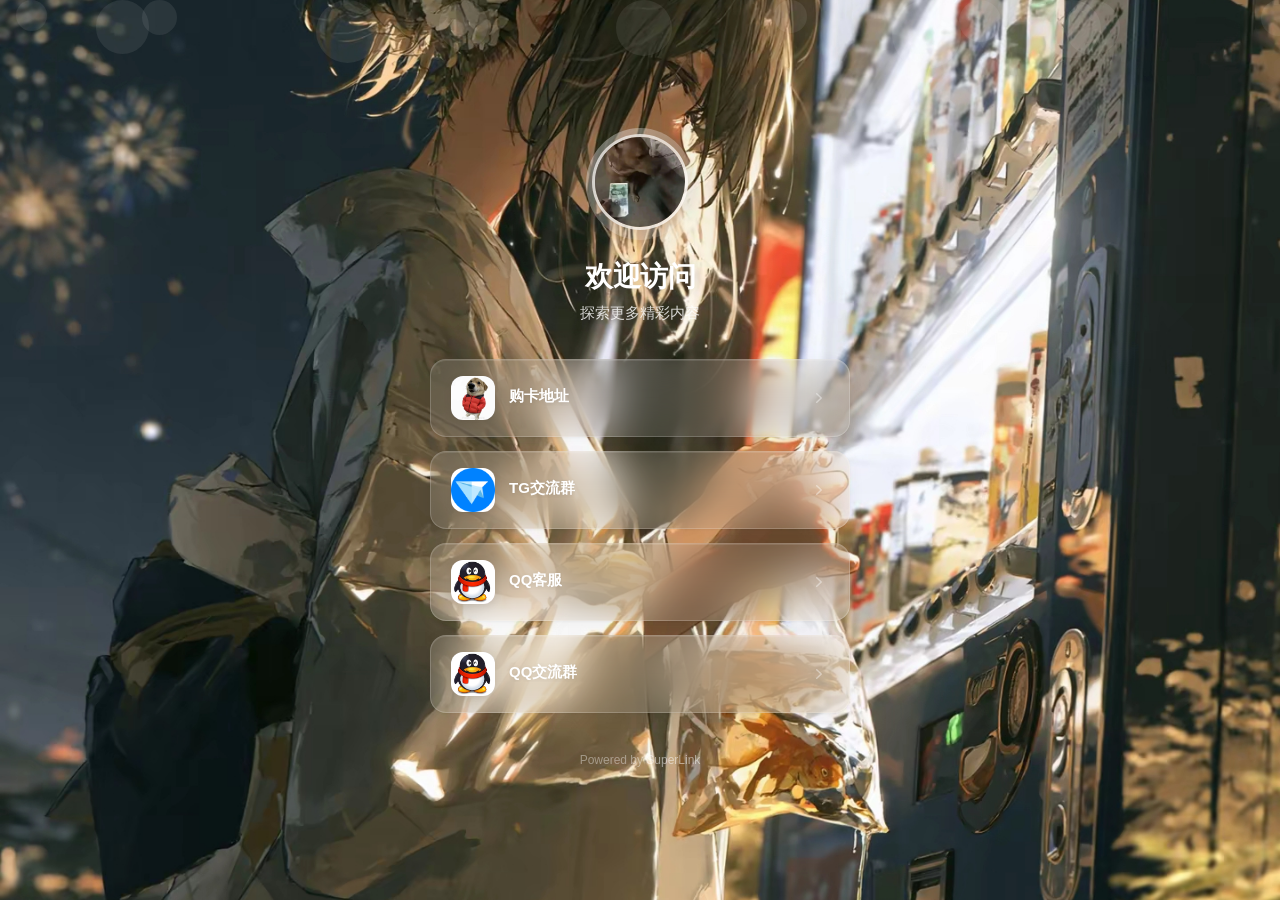
==== index.html @ 85b0c1a4 "红豆个人网站：初始版本" ====
<!DOCTYPE html>
<html lang="zh-CN">
<head>
<meta charset="UTF-8">
<meta name="viewport" content="width=device-width, initial-scale=1.0, maximum-scale=1.0, user-scalable=no">
<title>欢迎访问</title>
<meta name="description" content="探索更多精彩内容">
<link rel="stylesheet" href="assets/css/style.css">
</head>
<body>

<div class="particles" id="particles"></div>

<div class="container">
    <div class="avatar-wrapper">
        <div class="avatar-ring"></div>
        <img class="avatar" id="site-avatar" src="" alt="avatar">
    </div>

    <div class="title-area">
        <h1 class="site-title" id="site-title">欢迎访问</h1>
        <p class="site-subtitle" id="site-subtitle">探索更多精彩内容</p>
    </div>

    <div class="links-list" id="links-list"></div>

    <div class="footer" id="site-footer"></div>
</div>

<script src="assets/js/config.js"></script>
<script src="assets/js/app.js"></script>
</body>
</html>
---- assets/css/style.css ----
*, *::before, *::after {
    margin: 0;
    padding: 0;
    box-sizing: border-box;
}

html, body {
    width: 100%;
    min-height: 100vh;
    font-family: -apple-system, BlinkMacSystemFont, 'SF Pro Display', 'Segoe UI', Roboto, 'Helvetica Neue', Arial, sans-serif;
    -webkit-font-smoothing: antialiased;
    -moz-osx-font-smoothing: grayscale;
    overflow-x: hidden;
}

body {
    background-color: #1a1a2e;
    display: flex;
    flex-direction: column;
    align-items: center;
    justify-content: center;
    min-height: 100vh;
    padding: 40px 20px;
    position: relative;
}

/* Background */
.bg-layer {
    position: fixed;
    top: 0; left: 0; right: 0; bottom: 0;
    z-index: -1;
}

.bg-gradient {
    background: linear-gradient(135deg, #667eea 0%, #764ba2 100%);
}

.bg-color {
    background: var(--bg-color, #667eea);
}

.bg-image {
    background-size: cover;
    background-position: center;
    background-repeat: no-repeat;
}

.bg-image::after {
    content: '';
    position: absolute;
    top: 0; left: 0; right: 0; bottom: 0;
    background: rgba(0, 0, 0, 0.15);
    backdrop-filter: blur(2px);
}

/* Ambient particles */
.particles {
    position: fixed;
    top: 0; left: 0; right: 0; bottom: 0;
    z-index: -1;
    overflow: hidden;
    pointer-events: none;
}

.particle {
    position: absolute;
    background: rgba(255, 255, 255, 0.08);
    border-radius: 50%;
    animation: float-particle linear infinite;
}

@keyframes float-particle {
    0% { transform: translateY(100vh) rotate(0deg); opacity: 0; }
    10% { opacity: 1; }
    90% { opacity: 1; }
    100% { transform: translateY(-100px) rotate(720deg); opacity: 0; }
}

/* Main container */
.container {
    width: 100%;
    max-width: 420px;
    display: flex;
    flex-direction: column;
    align-items: center;
}

/* Avatar */
.avatar-wrapper {
    position: relative;
    margin-bottom: 24px;
}

.avatar-ring {
    position: absolute;
    top: -6px; left: -6px; right: -6px; bottom: -6px;
    border-radius: 50%;
    background: linear-gradient(135deg, rgba(255,255,255,0.4), rgba(255,255,255,0.1));
    animation: ring-rotate 8s linear infinite;
}

@keyframes ring-rotate {
    0% { transform: rotate(0deg); }
    100% { transform: rotate(360deg); }
}

.avatar {
    width: 96px;
    height: 96px;
    border-radius: 50%;
    object-fit: cover;
    border: 3px solid rgba(255, 255, 255, 0.6);
    box-shadow:
        0 4px 20px rgba(0, 0, 0, 0.15),
        0 0 40px rgba(255, 255, 255, 0.1);
    position: relative;
    z-index: 1;
    background: rgba(255, 255, 255, 0.15);
    backdrop-filter: blur(10px);
}

.avatar-placeholder {
    width: 96px;
    height: 96px;
    border-radius: 50%;
    border: 3px solid rgba(255, 255, 255, 0.6);
    box-shadow:
        0 4px 20px rgba(0, 0, 0, 0.15),
        0 0 40px rgba(255, 255, 255, 0.1);
    position: relative;
    z-index: 1;
    background: rgba(255, 255, 255, 0.15);
    backdrop-filter: blur(10px);
    display: flex;
    align-items: center;
    justify-content: center;
    font-size: 36px;
    color: rgba(255, 255, 255, 0.7);
}

/* Title area */
.title-area {
    text-align: center;
    margin-bottom: 36px;
    animation: fadeInUp 0.8s ease both;
}

.site-title {
    font-size: 28px;
    font-weight: 700;
    color: #fff;
    text-shadow: 0 2px 10px rgba(0, 0, 0, 0.15);
    margin-bottom: 8px;
    letter-spacing: -0.5px;
}

.site-subtitle {
    font-size: 15px;
    color: rgba(255, 255, 255, 0.8);
    text-shadow: 0 1px 6px rgba(0, 0, 0, 0.1);
    font-weight: 400;
}

/* Links container */
.links-list {
    width: 100%;
    display: flex;
    flex-direction: column;
    gap: 14px;
}

/* Link card */
.link-card {
    display: flex;
    align-items: center;
    gap: 14px;
    padding: 16px 20px;
    background: rgba(255, 255, 255, 0.12);
    backdrop-filter: blur(24px);
    -webkit-backdrop-filter: blur(24px);
    border: 1px solid rgba(255, 255, 255, 0.18);
    border-radius: 16px;
    text-decoration: none;
    color: #fff;
    transition: all 0.35s cubic-bezier(0.25, 0.46, 0.45, 0.94);
    box-shadow:
        0 4px 16px rgba(0, 0, 0, 0.06),
        0 1px 3px rgba(0, 0, 0, 0.04),
        inset 0 1px 0 rgba(255, 255, 255, 0.1);
    position: relative;
    overflow: hidden;
    opacity: 0;
    transform: translateY(20px);
    animation: fadeInUp 0.6s ease forwards;
}

.link-card:nth-child(1) { animation-delay: 0.1s; }
.link-card:nth-child(2) { animation-delay: 0.2s; }
.link-card:nth-child(3) { animation-delay: 0.3s; }
.link-card:nth-child(4) { animation-delay: 0.4s; }
.link-card:nth-child(5) { animation-delay: 0.5s; }
.link-card:nth-child(6) { animation-delay: 0.6s; }
.link-card:nth-child(7) { animation-delay: 0.7s; }
.link-card:nth-child(8) { animation-delay: 0.8s; }

.link-card::before {
    content: '';
    position: absolute;
    top: 0; left: -100%; right: 0; bottom: 0;
    width: 100%;
    background: linear-gradient(90deg, transparent, rgba(255,255,255,0.08), transparent);
    transition: left 0.6s ease;
}

.link-card:hover {
    transform: translateY(-3px);
    background: rgba(255, 255, 255, 0.2);
    border-color: rgba(255, 255, 255, 0.3);
    box-shadow:
        0 12px 40px rgba(0, 0, 0, 0.12),
        0 4px 12px rgba(0, 0, 0, 0.06),
        inset 0 1px 0 rgba(255, 255, 255, 0.15);
}

.link-card:hover::before {
    left: 100%;
}

.link-card:active {
    transform: translateY(-1px);
    transition-duration: 0.1s;
}

.link-icon {
    width: 44px;
    height: 44px;
    border-radius: 12px;
    display: flex;
    align-items: center;
    justify-content: center;
    font-size: 20px;
    flex-shrink: 0;
    background: rgba(255, 255, 255, 0.15);
    box-shadow: 0 2px 8px rgba(0, 0, 0, 0.08);
    transition: transform 0.3s ease;
}

.link-card:hover .link-icon {
    transform: scale(1.08);
}

.link-icon img {
    width: 100%;
    height: 100%;
    object-fit: cover;
    border-radius: inherit;
}

.link-info {
    flex: 1;
    min-width: 0;
}

.link-title {
    font-size: 15px;
    font-weight: 600;
    color: #fff;
    margin-bottom: 2px;
    text-shadow: 0 1px 4px rgba(0, 0, 0, 0.1);
}

.link-desc {
    font-size: 12px;
    color: rgba(255, 255, 255, 0.65);
    white-space: nowrap;
    overflow: hidden;
    text-overflow: ellipsis;
}

.link-arrow {
    flex-shrink: 0;
    width: 20px;
    height: 20px;
    opacity: 0.4;
    transition: all 0.3s ease;
}

.link-card:hover .link-arrow {
    opacity: 0.8;
    transform: translateX(3px);
}

/* Footer */
.footer {
    margin-top: 40px;
    text-align: center;
    font-size: 12px;
    color: rgba(255, 255, 255, 0.4);
    animation: fadeInUp 0.8s ease 0.8s both;
}

.footer a {
    color: rgba(255, 255, 255, 0.5);
    text-decoration: none;
    transition: color 0.3s;
}

.footer a:hover {
    color: rgba(255, 255, 255, 0.8);
}

/* Animations */
@keyframes fadeInUp {
    from {
        opacity: 0;
        transform: translateY(20px);
    }
    to {
        opacity: 1;
        transform: translateY(0);
    }
}

/* Responsive */
@media (max-width: 480px) {
    body {
        padding: 32px 16px;
    }

    .site-title {
        font-size: 24px;
    }

    .link-card {
        padding: 14px 16px;
        border-radius: 14px;
    }

    .avatar, .avatar-placeholder {
        width: 80px;
        height: 80px;
    }

    .avatar-ring {
        top: -5px; left: -5px; right: -5px; bottom: -5px;
    }
}

/* Shimmer - flowing light on text */
.shimmer {
    position: relative;
    overflow: hidden;
    width: fit-content;
}

.shimmer::after {
    content: '';
    position: absolute;
    top: 0; left: -40%;
    width: 30%;
    height: 100%;
    background: linear-gradient(
        100deg,
        transparent 0%,
        rgba(255,255,255,0) 25%,
        rgba(255,255,255,0.55) 50%,
        rgba(255,255,255,0) 75%,
        transparent 100%
    );
    animation: shimmer-flow 3s ease-in-out infinite;
    pointer-events: none;
}

@keyframes shimmer-flow {
    0%   { left: -40%; }
    100% { left: 110%; }
}

/* Scrollbar */
::-webkit-scrollbar {
    width: 4px;
}
::-webkit-scrollbar-track {
    background: transparent;
}
::-webkit-scrollbar-thumb {
    background: rgba(255,255,255,0.2);
    border-radius: 4px;
}
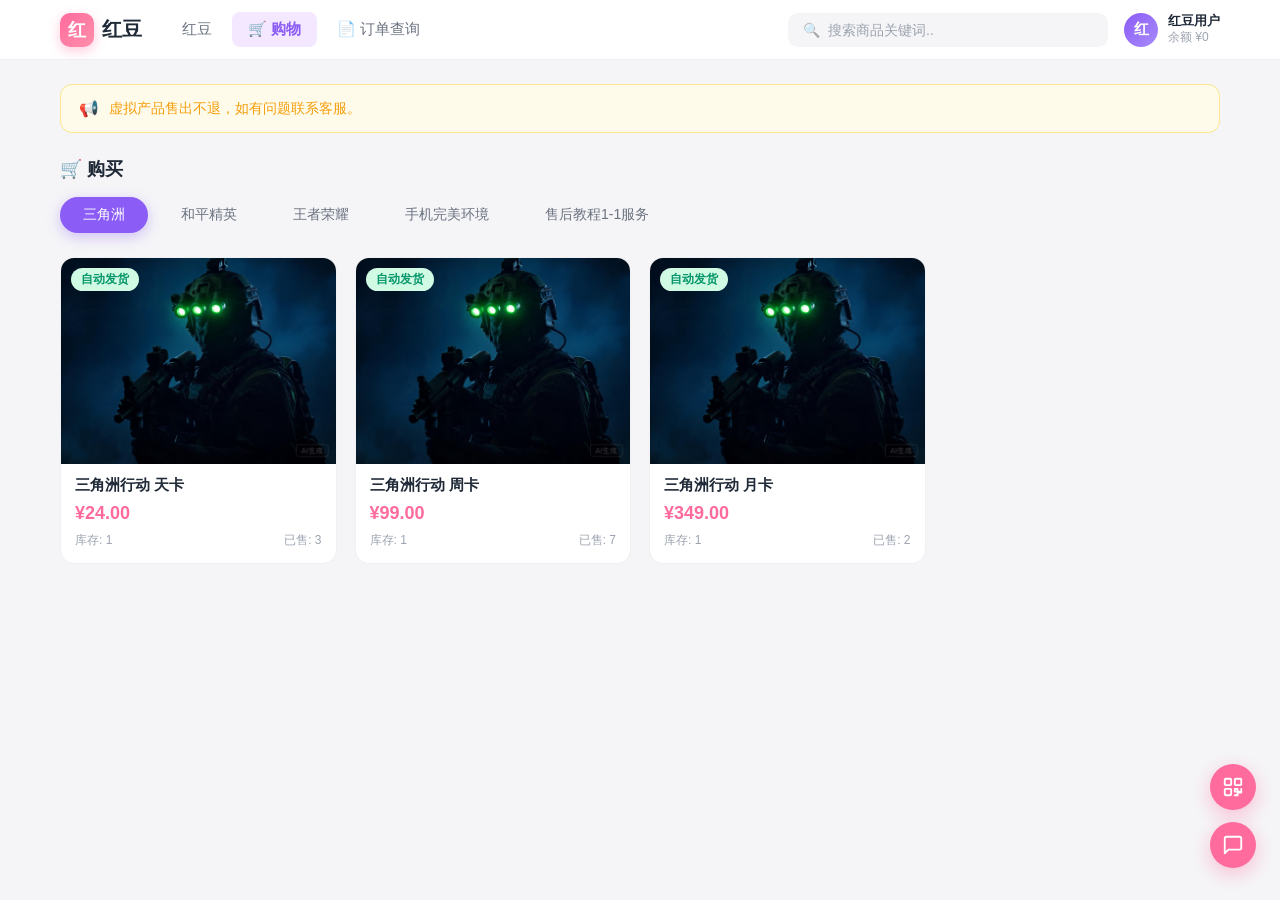
==== commit 8b845e25: "升级为红豆商城：5大分类+商品卡片+搜索+订单查询" ====
--- a/index.html
+++ b/index.html
@@ -3,28 +3,93 @@
 <head>
 <meta charset="UTF-8">
 <meta name="viewport" content="width=device-width, initial-scale=1.0, maximum-scale=1.0, user-scalable=no">
-<title>欢迎访问</title>
+<title>红豆</title>
 <meta name="description" content="探索更多精彩内容">
 <link rel="stylesheet" href="assets/css/style.css">
 </head>
 <body>
 
-<div class="particles" id="particles"></div>
+<!-- ===== 顶部导航栏 ===== -->
+<header class="topbar">
+    <div class="topbar-inner">
+        <div class="logo">
+            <span class="logo-icon">红</span>
+            <span class="logo-text" id="logo-text">红豆</span>
+        </div>
 
-<div class="container">
-    <div class="avatar-wrapper">
-        <div class="avatar-ring"></div>
-        <img class="avatar" id="site-avatar" src="" alt="avatar">
+        <nav class="main-nav">
+            <a class="nav-item" href="#" id="nav-home">红豆</a>
+            <a class="nav-item active" href="#" id="nav-shop">🛒 购物</a>
+            <a class="nav-item" href="#" id="nav-order">📄 订单查询</a>
+        </nav>
+
+        <div class="topbar-right">
+            <div class="search-box">
+                <span class="search-icon">🔍</span>
+                <input type="text" id="search-input" placeholder="搜索商品关键词..">
+            </div>
+            <div class="user-box">
+                <span class="user-avatar">红</span>
+                <div class="user-info">
+                    <span class="user-name">红豆用户</span>
+                    <span class="user-balance">余额 ¥0</span>
+                </div>
+            </div>
+        </div>
+    </div>
+</header>
+
+<!-- ===== 主内容区 ===== -->
+<main class="content">
+
+    <!-- 公告栏 -->
+    <div class="notice">
+        <span class="notice-icon">📢</span>
+        <span class="notice-text" id="announcement"></span>
     </div>
 
-    <div class="title-area">
-        <h1 class="site-title" id="site-title">欢迎访问</h1>
-        <p class="site-subtitle" id="site-subtitle">探索更多精彩内容</p>
+    <!-- 购买区 -->
+    <section class="shop">
+        <h2 class="section-title">🛒 购买</h2>
+
+        <!-- 分类标签 -->
+        <div class="category-tabs" id="category-tabs"></div>
+
+        <!-- 商品网格 -->
+        <div class="product-grid" id="product-grid"></div>
+
+        <!-- 无结果提示 -->
+        <div class="empty-tip" id="empty-tip" style="display:none;">没有找到相关商品</div>
+    </section>
+</main>
+
+<!-- ===== 悬浮按钮 ===== -->
+<div class="float-btns">
+    <div class="float-btn" id="btn-qr" title="二维码">
+        <svg viewBox="0 0 24 24" width="22" height="22" fill="none" stroke="currentColor" stroke-width="2" stroke-linecap="round" stroke-linejoin="round">
+            <rect x="3" y="3" width="7" height="7" rx="1"></rect>
+            <rect x="14" y="3" width="7" height="7" rx="1"></rect>
+            <rect x="3" y="14" width="7" height="7" rx="1"></rect>
+            <path d="M14 14h3v3h-3z"></path>
+            <path d="M21 14v3h-3"></path>
+            <path d="M14 21h3v-3"></path>
+            <path d="M18 18h3"></path>
+        </svg>
     </div>
+    <a class="float-btn" id="btn-cs" href="#" target="_blank" rel="noopener noreferrer" title="联系客服">
+        <svg viewBox="0 0 24 24" width="22" height="22" fill="none" stroke="currentColor" stroke-width="2" stroke-linecap="round" stroke-linejoin="round">
+            <path d="M21 15a2 2 0 0 1-2 2H7l-4 4V5a2 2 0 0 1 2-2h14a2 2 0 0 1 2 2z"></path>
+        </svg>
+    </a>
+</div>
 
-    <div class="links-list" id="links-list"></div>
-
-    <div class="footer" id="site-footer"></div>
+<!-- ===== 弹窗（订单查询 / 二维码） ===== -->
+<div class="modal-mask" id="modal-mask" style="display:none;">
+    <div class="modal" id="modal-box">
+        <h3 class="modal-title" id="modal-title"></h3>
+        <div class="modal-body" id="modal-body"></div>
+        <button class="modal-close" id="modal-close">关 闭</button>
+    </div>
 </div>
 
 <script src="assets/js/config.js"></script>
--- a/assets/css/style.css
+++ b/assets/css/style.css
@@ -10,380 +10,450 @@
     font-family: -apple-system, BlinkMacSystemFont, 'SF Pro Display', 'Segoe UI', Roboto, 'Helvetica Neue', Arial, sans-serif;
     -webkit-font-smoothing: antialiased;
     -moz-osx-font-smoothing: grayscale;
+    background: #f5f5f7;
+    color: #1f2937;
     overflow-x: hidden;
 }
 
-body {
-    background-color: #1a1a2e;
+a { text-decoration: none; color: inherit; }
+
+/* ===== 顶部导航栏 ===== */
+.topbar {
+    position: sticky;
+    top: 0;
+    z-index: 100;
+    background: rgba(255, 255, 255, 0.92);
+    backdrop-filter: blur(12px);
+    -webkit-backdrop-filter: blur(12px);
+    border-bottom: 1px solid #f0f0f2;
+}
+
+.topbar-inner {
+    max-width: 1200px;
+    margin: 0 auto;
+    padding: 12px 20px;
+    display: flex;
+    align-items: center;
+    gap: 24px;
+}
+
+.logo {
+    display: flex;
+    align-items: center;
+    gap: 8px;
+    flex-shrink: 0;
+}
+
+.logo-icon {
+    width: 34px;
+    height: 34px;
+    border-radius: 10px;
+    background: linear-gradient(135deg, #ff6b9d, #ff8fab);
+    color: #fff;
+    font-size: 18px;
+    font-weight: 700;
+    display: flex;
+    align-items: center;
+    justify-content: center;
+    box-shadow: 0 4px 12px rgba(255, 107, 157, 0.35);
+}
+
+.logo-text {
+    font-size: 20px;
+    font-weight: 700;
+    color: #1f2937;
+}
+
+.main-nav {
+    display: flex;
+    align-items: center;
+    gap: 4px;
+    flex-shrink: 0;
+}
+
+.nav-item {
+    padding: 8px 16px;
+    border-radius: 8px;
+    font-size: 15px;
+    font-weight: 500;
+    color: #6b7280;
+    transition: all 0.2s ease;
+    cursor: pointer;
+}
+
+.nav-item:hover {
+    background: #f5f5f7;
+    color: #1f2937;
+}
+
+.nav-item.active {
+    background: #f3e8ff;
+    color: #8b5cf6;
+    font-weight: 600;
+}
+
+.topbar-right {
+    margin-left: auto;
+    display: flex;
+    align-items: center;
+    gap: 16px;
+    flex: 1;
+    justify-content: flex-end;
+}
+
+/* 搜索框 */
+.search-box {
+    flex: 1;
+    max-width: 320px;
+    display: flex;
+    align-items: center;
+    gap: 8px;
+    background: #f5f5f7;
+    border-radius: 10px;
+    padding: 8px 14px;
+    border: 1px solid transparent;
+    transition: all 0.2s ease;
+}
+
+.search-box:focus-within {
+    border-color: #ff6b9d;
+    background: #fff;
+    box-shadow: 0 0 0 3px rgba(255, 107, 157, 0.12);
+}
+
+.search-icon { font-size: 14px; opacity: 0.5; }
+
+.search-box input {
+    border: none;
+    outline: none;
+    background: transparent;
+    width: 100%;
+    font-size: 14px;
+    color: #1f2937;
+}
+
+.search-box input::placeholder { color: #9ca3af; }
+
+/* 用户区 */
+.user-box {
+    display: flex;
+    align-items: center;
+    gap: 10px;
+    flex-shrink: 0;
+}
+
+.user-avatar {
+    width: 34px;
+    height: 34px;
+    border-radius: 50%;
+    background: linear-gradient(135deg, #8b5cf6, #a78bfa);
+    color: #fff;
+    font-size: 15px;
+    font-weight: 600;
+    display: flex;
+    align-items: center;
+    justify-content: center;
+}
+
+.user-info {
     display: flex;
     flex-direction: column;
-    align-items: center;
-    justify-content: center;
-    min-height: 100vh;
-    padding: 40px 20px;
+    line-height: 1.3;
+}
+
+.user-name { font-size: 13px; font-weight: 600; color: #1f2937; }
+.user-balance { font-size: 12px; color: #9ca3af; }
+
+/* ===== 主内容区 ===== */
+.content {
+    max-width: 1200px;
+    margin: 0 auto;
+    padding: 24px 20px 80px;
+}
+
+/* 公告栏 */
+.notice {
+    display: flex;
+    align-items: center;
+    gap: 10px;
+    background: #fffbeb;
+    border: 1px solid #fde68a;
+    border-radius: 12px;
+    padding: 14px 18px;
+    margin-bottom: 24px;
+}
+
+.notice-icon { font-size: 16px; }
+
+.notice-text {
+    color: #f59e0b;
+    font-size: 14px;
+    font-weight: 500;
+}
+
+/* 购买区 */
+.shop { margin-top: 4px; }
+
+.section-title {
+    font-size: 18px;
+    font-weight: 700;
+    color: #1f2937;
+    margin-bottom: 16px;
+    display: flex;
+    align-items: center;
+    gap: 8px;
+}
+
+/* 分类标签 */
+.category-tabs {
+    display: flex;
+    flex-wrap: wrap;
+    gap: 10px;
+    margin-bottom: 24px;
+}
+
+.category-tab {
+    padding: 8px 22px;
+    border-radius: 999px;
+    font-size: 14px;
+    font-weight: 500;
+    color: #6b7280;
+    background: #f5f5f7;
+    border: 1px solid transparent;
+    cursor: pointer;
+    transition: all 0.2s ease;
+    user-select: none;
+}
+
+.category-tab:hover {
+    background: #f3e8ff;
+    color: #8b5cf6;
+}
+
+.category-tab.active {
+    background: #8b5cf6;
+    color: #fff;
+    box-shadow: 0 4px 14px rgba(139, 92, 246, 0.35);
+}
+
+/* 商品网格 */
+.product-grid {
+    display: grid;
+    grid-template-columns: repeat(4, 1fr);
+    gap: 18px;
+}
+
+.product-card {
+    background: #fff;
+    border-radius: 14px;
+    overflow: hidden;
+    border: 1px solid #f0f0f2;
+    transition: all 0.3s cubic-bezier(0.25, 0.46, 0.45, 0.94);
+    cursor: pointer;
     position: relative;
 }
 
-/* Background */
-.bg-layer {
-    position: fixed;
-    top: 0; left: 0; right: 0; bottom: 0;
-    z-index: -1;
-}
-
-.bg-gradient {
-    background: linear-gradient(135deg, #667eea 0%, #764ba2 100%);
-}
-
-.bg-color {
-    background: var(--bg-color, #667eea);
-}
-
-.bg-image {
-    background-size: cover;
-    background-position: center;
-    background-repeat: no-repeat;
-}
-
-.bg-image::after {
-    content: '';
-    position: absolute;
-    top: 0; left: 0; right: 0; bottom: 0;
-    background: rgba(0, 0, 0, 0.15);
-    backdrop-filter: blur(2px);
-}
-
-/* Ambient particles */
-.particles {
-    position: fixed;
-    top: 0; left: 0; right: 0; bottom: 0;
-    z-index: -1;
+.product-card:hover {
+    transform: translateY(-4px);
+    box-shadow: 0 12px 32px rgba(0, 0, 0, 0.1);
+    border-color: #ff6b9d;
+}
+
+.card-image {
+    position: relative;
+    aspect-ratio: 4 / 3;
     overflow: hidden;
-    pointer-events: none;
-}
-
-.particle {
-    position: absolute;
-    background: rgba(255, 255, 255, 0.08);
-    border-radius: 50%;
-    animation: float-particle linear infinite;
-}
-
-@keyframes float-particle {
-    0% { transform: translateY(100vh) rotate(0deg); opacity: 0; }
-    10% { opacity: 1; }
-    90% { opacity: 1; }
-    100% { transform: translateY(-100px) rotate(720deg); opacity: 0; }
-}
-
-/* Main container */
-.container {
-    width: 100%;
-    max-width: 420px;
-    display: flex;
-    flex-direction: column;
-    align-items: center;
-}
-
-/* Avatar */
-.avatar-wrapper {
-    position: relative;
-    margin-bottom: 24px;
-}
-
-.avatar-ring {
-    position: absolute;
-    top: -6px; left: -6px; right: -6px; bottom: -6px;
-    border-radius: 50%;
-    background: linear-gradient(135deg, rgba(255,255,255,0.4), rgba(255,255,255,0.1));
-    animation: ring-rotate 8s linear infinite;
-}
-
-@keyframes ring-rotate {
-    0% { transform: rotate(0deg); }
-    100% { transform: rotate(360deg); }
-}
-
-.avatar {
-    width: 96px;
-    height: 96px;
-    border-radius: 50%;
-    object-fit: cover;
-    border: 3px solid rgba(255, 255, 255, 0.6);
-    box-shadow:
-        0 4px 20px rgba(0, 0, 0, 0.15),
-        0 0 40px rgba(255, 255, 255, 0.1);
-    position: relative;
-    z-index: 1;
-    background: rgba(255, 255, 255, 0.15);
-    backdrop-filter: blur(10px);
-}
-
-.avatar-placeholder {
-    width: 96px;
-    height: 96px;
-    border-radius: 50%;
-    border: 3px solid rgba(255, 255, 255, 0.6);
-    box-shadow:
-        0 4px 20px rgba(0, 0, 0, 0.15),
-        0 0 40px rgba(255, 255, 255, 0.1);
-    position: relative;
-    z-index: 1;
-    background: rgba(255, 255, 255, 0.15);
-    backdrop-filter: blur(10px);
-    display: flex;
-    align-items: center;
-    justify-content: center;
-    font-size: 36px;
-    color: rgba(255, 255, 255, 0.7);
-}
-
-/* Title area */
-.title-area {
-    text-align: center;
-    margin-bottom: 36px;
-    animation: fadeInUp 0.8s ease both;
-}
-
-.site-title {
-    font-size: 28px;
-    font-weight: 700;
-    color: #fff;
-    text-shadow: 0 2px 10px rgba(0, 0, 0, 0.15);
-    margin-bottom: 8px;
-    letter-spacing: -0.5px;
-}
-
-.site-subtitle {
-    font-size: 15px;
-    color: rgba(255, 255, 255, 0.8);
-    text-shadow: 0 1px 6px rgba(0, 0, 0, 0.1);
-    font-weight: 400;
-}
-
-/* Links container */
-.links-list {
-    width: 100%;
-    display: flex;
-    flex-direction: column;
-    gap: 14px;
-}
-
-/* Link card */
-.link-card {
-    display: flex;
-    align-items: center;
-    gap: 14px;
-    padding: 16px 20px;
-    background: rgba(255, 255, 255, 0.12);
-    backdrop-filter: blur(24px);
-    -webkit-backdrop-filter: blur(24px);
-    border: 1px solid rgba(255, 255, 255, 0.18);
-    border-radius: 16px;
-    text-decoration: none;
-    color: #fff;
-    transition: all 0.35s cubic-bezier(0.25, 0.46, 0.45, 0.94);
-    box-shadow:
-        0 4px 16px rgba(0, 0, 0, 0.06),
-        0 1px 3px rgba(0, 0, 0, 0.04),
-        inset 0 1px 0 rgba(255, 255, 255, 0.1);
-    position: relative;
-    overflow: hidden;
-    opacity: 0;
-    transform: translateY(20px);
-    animation: fadeInUp 0.6s ease forwards;
-}
-
-.link-card:nth-child(1) { animation-delay: 0.1s; }
-.link-card:nth-child(2) { animation-delay: 0.2s; }
-.link-card:nth-child(3) { animation-delay: 0.3s; }
-.link-card:nth-child(4) { animation-delay: 0.4s; }
-.link-card:nth-child(5) { animation-delay: 0.5s; }
-.link-card:nth-child(6) { animation-delay: 0.6s; }
-.link-card:nth-child(7) { animation-delay: 0.7s; }
-.link-card:nth-child(8) { animation-delay: 0.8s; }
-
-.link-card::before {
-    content: '';
-    position: absolute;
-    top: 0; left: -100%; right: 0; bottom: 0;
-    width: 100%;
-    background: linear-gradient(90deg, transparent, rgba(255,255,255,0.08), transparent);
-    transition: left 0.6s ease;
-}
-
-.link-card:hover {
-    transform: translateY(-3px);
-    background: rgba(255, 255, 255, 0.2);
-    border-color: rgba(255, 255, 255, 0.3);
-    box-shadow:
-        0 12px 40px rgba(0, 0, 0, 0.12),
-        0 4px 12px rgba(0, 0, 0, 0.06),
-        inset 0 1px 0 rgba(255, 255, 255, 0.15);
-}
-
-.link-card:hover::before {
-    left: 100%;
-}
-
-.link-card:active {
-    transform: translateY(-1px);
-    transition-duration: 0.1s;
-}
-
-.link-icon {
-    width: 44px;
-    height: 44px;
-    border-radius: 12px;
-    display: flex;
-    align-items: center;
-    justify-content: center;
-    font-size: 20px;
-    flex-shrink: 0;
-    background: rgba(255, 255, 255, 0.15);
-    box-shadow: 0 2px 8px rgba(0, 0, 0, 0.08);
-    transition: transform 0.3s ease;
-}
-
-.link-card:hover .link-icon {
-    transform: scale(1.08);
-}
-
-.link-icon img {
+    background: #f5f5f7;
+}
+
+.card-image img {
     width: 100%;
     height: 100%;
     object-fit: cover;
-    border-radius: inherit;
-}
-
-.link-info {
-    flex: 1;
-    min-width: 0;
-}
-
-.link-title {
+    transition: transform 0.4s ease;
+}
+
+.product-card:hover .card-image img { transform: scale(1.05); }
+
+.card-tag {
+    position: absolute;
+    top: 10px;
+    left: 10px;
+    background: #d1fae5;
+    color: #059669;
+    font-size: 12px;
+    font-weight: 600;
+    padding: 3px 10px;
+    border-radius: 999px;
+}
+
+.card-body {
+    padding: 12px 14px 14px;
+}
+
+.product-name {
     font-size: 15px;
     font-weight: 600;
-    color: #fff;
-    margin-bottom: 2px;
-    text-shadow: 0 1px 4px rgba(0, 0, 0, 0.1);
-}
-
-.link-desc {
-    font-size: 12px;
-    color: rgba(255, 255, 255, 0.65);
+    color: #1f2937;
+    margin-bottom: 8px;
     white-space: nowrap;
     overflow: hidden;
     text-overflow: ellipsis;
 }
 
-.link-arrow {
-    flex-shrink: 0;
-    width: 20px;
-    height: 20px;
-    opacity: 0.4;
-    transition: all 0.3s ease;
-}
-
-.link-card:hover .link-arrow {
-    opacity: 0.8;
-    transform: translateX(3px);
-}
-
-/* Footer */
-.footer {
-    margin-top: 40px;
+.product-price {
+    font-size: 18px;
+    font-weight: 700;
+    color: #ff6b9d;
+    margin-bottom: 8px;
+}
+
+.product-meta {
+    display: flex;
+    justify-content: space-between;
+    font-size: 12px;
+    color: #9ca3af;
+}
+
+/* 无结果提示 */
+.empty-tip {
     text-align: center;
-    font-size: 12px;
-    color: rgba(255, 255, 255, 0.4);
-    animation: fadeInUp 0.8s ease 0.8s both;
-}
-
-.footer a {
-    color: rgba(255, 255, 255, 0.5);
-    text-decoration: none;
-    transition: color 0.3s;
-}
-
-.footer a:hover {
-    color: rgba(255, 255, 255, 0.8);
-}
-
-/* Animations */
-@keyframes fadeInUp {
-    from {
-        opacity: 0;
-        transform: translateY(20px);
-    }
-    to {
-        opacity: 1;
-        transform: translateY(0);
-    }
-}
-
-/* Responsive */
-@media (max-width: 480px) {
-    body {
-        padding: 32px 16px;
-    }
-
-    .site-title {
-        font-size: 24px;
-    }
-
-    .link-card {
-        padding: 14px 16px;
-        border-radius: 14px;
-    }
-
-    .avatar, .avatar-placeholder {
-        width: 80px;
-        height: 80px;
-    }
-
-    .avatar-ring {
-        top: -5px; left: -5px; right: -5px; bottom: -5px;
-    }
-}
-
-/* Shimmer - flowing light on text */
-.shimmer {
-    position: relative;
-    overflow: hidden;
-    width: fit-content;
-}
-
-.shimmer::after {
-    content: '';
-    position: absolute;
-    top: 0; left: -40%;
-    width: 30%;
-    height: 100%;
-    background: linear-gradient(
-        100deg,
-        transparent 0%,
-        rgba(255,255,255,0) 25%,
-        rgba(255,255,255,0.55) 50%,
-        rgba(255,255,255,0) 75%,
-        transparent 100%
-    );
-    animation: shimmer-flow 3s ease-in-out infinite;
-    pointer-events: none;
-}
-
-@keyframes shimmer-flow {
-    0%   { left: -40%; }
-    100% { left: 110%; }
-}
-
-/* Scrollbar */
-::-webkit-scrollbar {
-    width: 4px;
-}
-::-webkit-scrollbar-track {
-    background: transparent;
-}
-::-webkit-scrollbar-thumb {
-    background: rgba(255,255,255,0.2);
-    border-radius: 4px;
-}
+    color: #9ca3af;
+    font-size: 14px;
+    padding: 60px 0;
+}
+
+/* ===== 悬浮按钮 ===== */
+.float-btns {
+    position: fixed;
+    right: 24px;
+    bottom: 32px;
+    display: flex;
+    flex-direction: column;
+    gap: 12px;
+    z-index: 90;
+}
+
+.float-btn {
+    width: 46px;
+    height: 46px;
+    border-radius: 50%;
+    background: #ff6b9d;
+    color: #fff;
+    display: flex;
+    align-items: center;
+    justify-content: center;
+    box-shadow: 0 6px 20px rgba(255, 107, 157, 0.4);
+    transition: all 0.25s ease;
+    cursor: pointer;
+}
+
+.float-btn:hover {
+    transform: scale(1.1);
+    background: #ff5c92;
+}
+
+/* ===== 弹窗 ===== */
+.modal-mask {
+    position: fixed;
+    inset: 0;
+    background: rgba(0, 0, 0, 0.45);
+    z-index: 200;
+    display: flex;
+    align-items: center;
+    justify-content: center;
+    padding: 20px;
+}
+
+.modal {
+    background: #fff;
+    border-radius: 16px;
+    padding: 24px;
+    width: 100%;
+    max-width: 400px;
+    box-shadow: 0 20px 60px rgba(0, 0, 0, 0.2);
+}
+
+.modal-title {
+    font-size: 17px;
+    font-weight: 700;
+    color: #1f2937;
+    margin-bottom: 14px;
+}
+
+.modal-body {
+    font-size: 14px;
+    color: #4b5563;
+    margin-bottom: 18px;
+    line-height: 1.7;
+}
+
+.modal-body .order-input {
+    width: 100%;
+    padding: 10px 14px;
+    border: 1px solid #e5e7eb;
+    border-radius: 10px;
+    font-size: 14px;
+    outline: none;
+    margin-bottom: 12px;
+    transition: border-color 0.2s;
+}
+
+.modal-body .order-input:focus {
+    border-color: #ff6b9d;
+    box-shadow: 0 0 0 3px rgba(255, 107, 157, 0.12);
+}
+
+.modal-body .order-btn {
+    width: 100%;
+    padding: 10px;
+    border: none;
+    border-radius: 10px;
+    background: #ff6b9d;
+    color: #fff;
+    font-size: 14px;
+    font-weight: 600;
+    cursor: pointer;
+    transition: background 0.2s;
+}
+
+.modal-body .order-btn:hover { background: #ff5c92; }
+
+.modal-body .order-result {
+    margin-top: 12px;
+    font-size: 13px;
+    color: #f59e0b;
+    text-align: center;
+}
+
+.modal-close {
+    width: 100%;
+    padding: 10px;
+    border: 1px solid #e5e7eb;
+    border-radius: 10px;
+    background: #fff;
+    color: #6b7280;
+    font-size: 14px;
+    cursor: pointer;
+    transition: all 0.2s;
+}
+
+.modal-close:hover { background: #f5f5f7; }
+
+/* ===== 响应式 ===== */
+@media (max-width: 960px) {
+    .product-grid { grid-template-columns: repeat(3, 1fr); }
+    .topbar-right { gap: 10px; }
+    .search-box { max-width: 200px; }
+}
+
+@media (max-width: 640px) {
+    .product-grid { grid-template-columns: repeat(2, 1fr); gap: 12px; }
+    .topbar-inner { flex-wrap: wrap; gap: 10px; padding: 10px 14px; }
+    .main-nav { order: 3; width: 100%; justify-content: space-between; }
+    .topbar-right { order: 2; }
+    .search-box { max-width: none; }
+    .user-info { display: none; }
+    .content { padding: 16px 14px 80px; }
+    .float-btns { right: 16px; bottom: 20px; }
+}
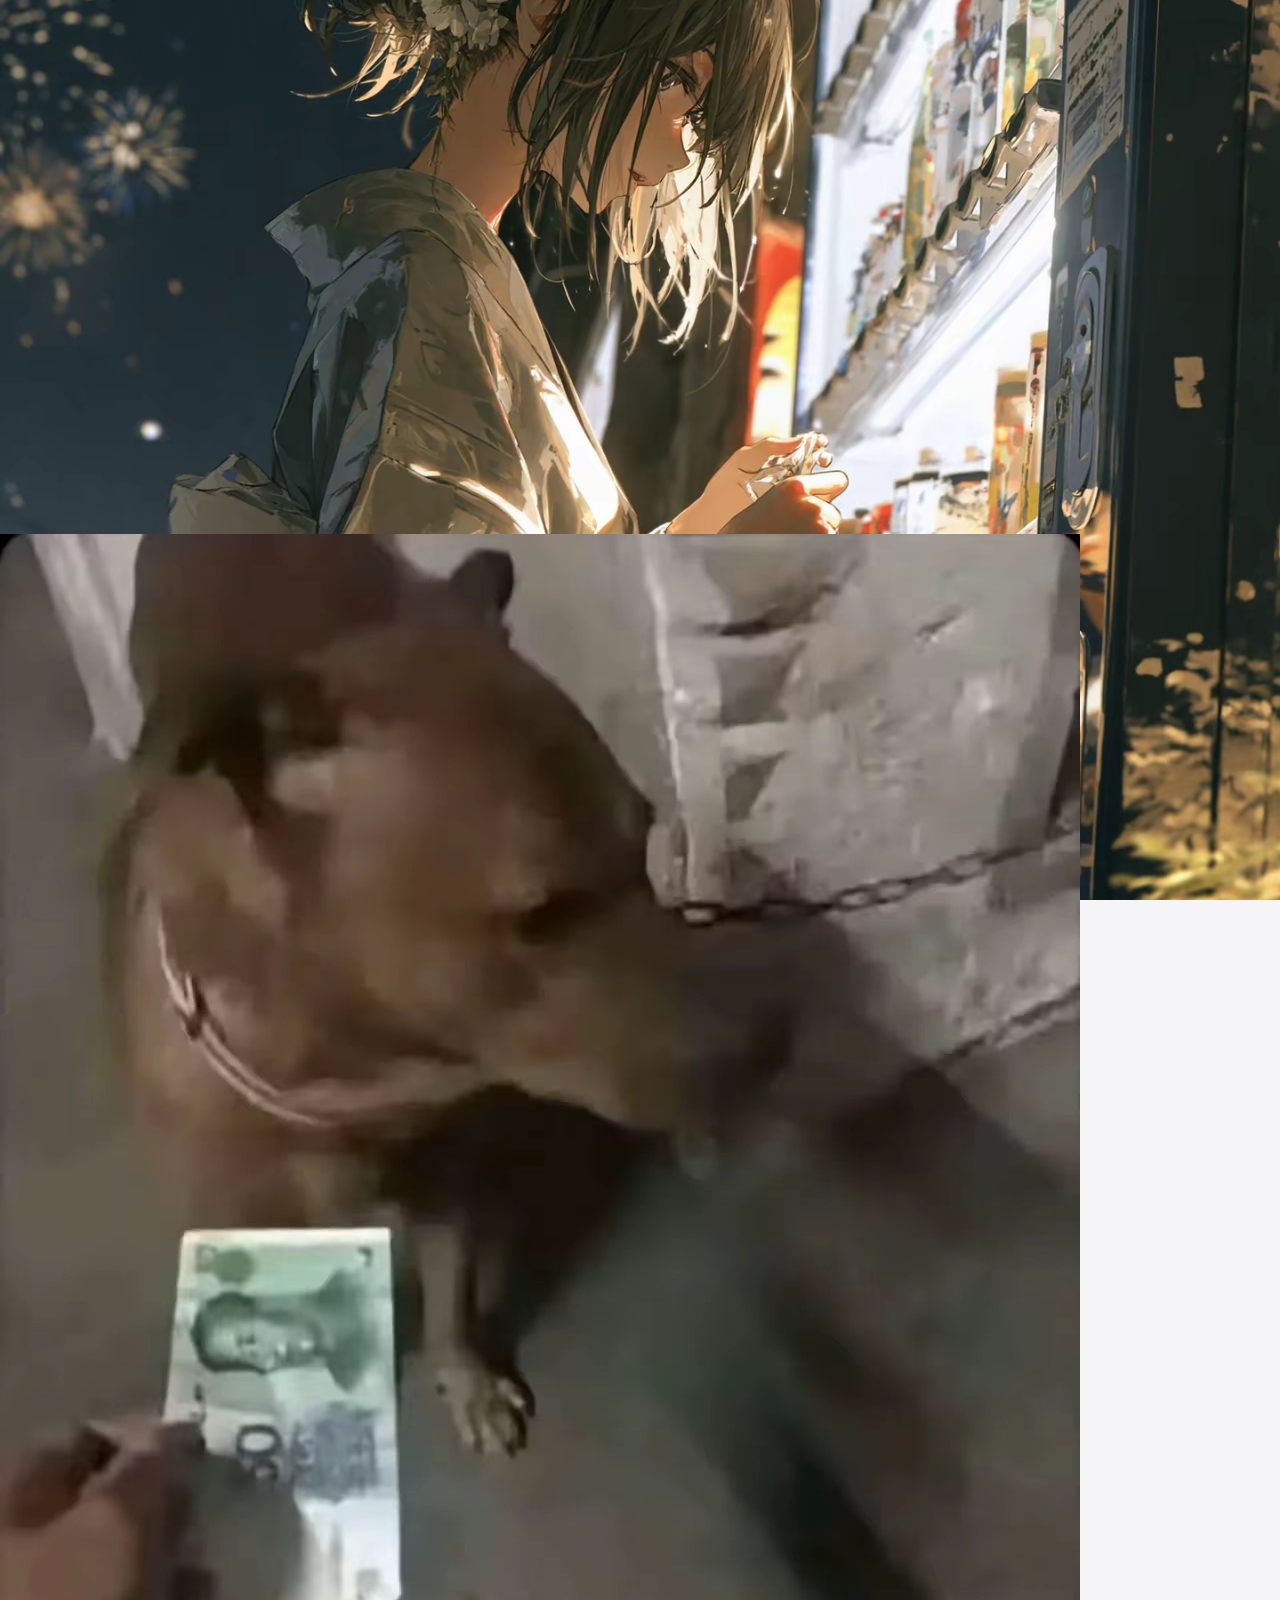
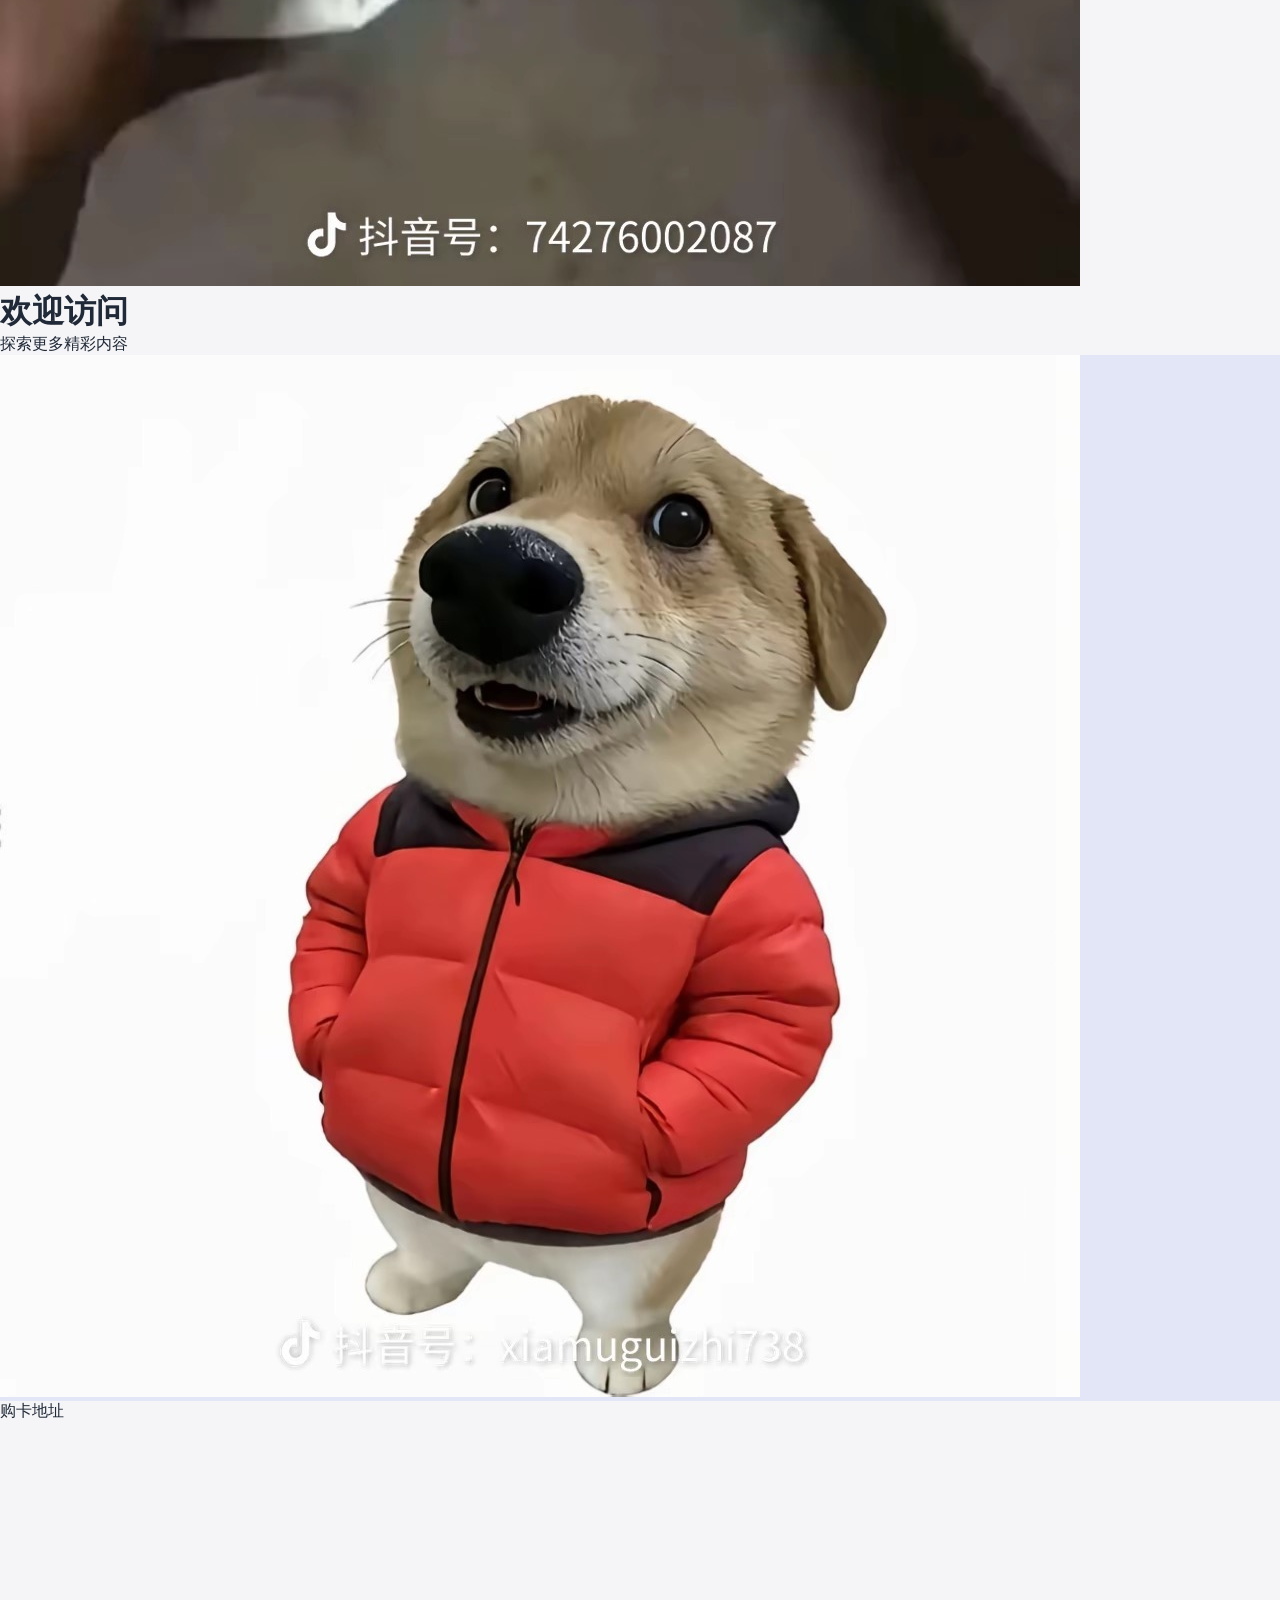
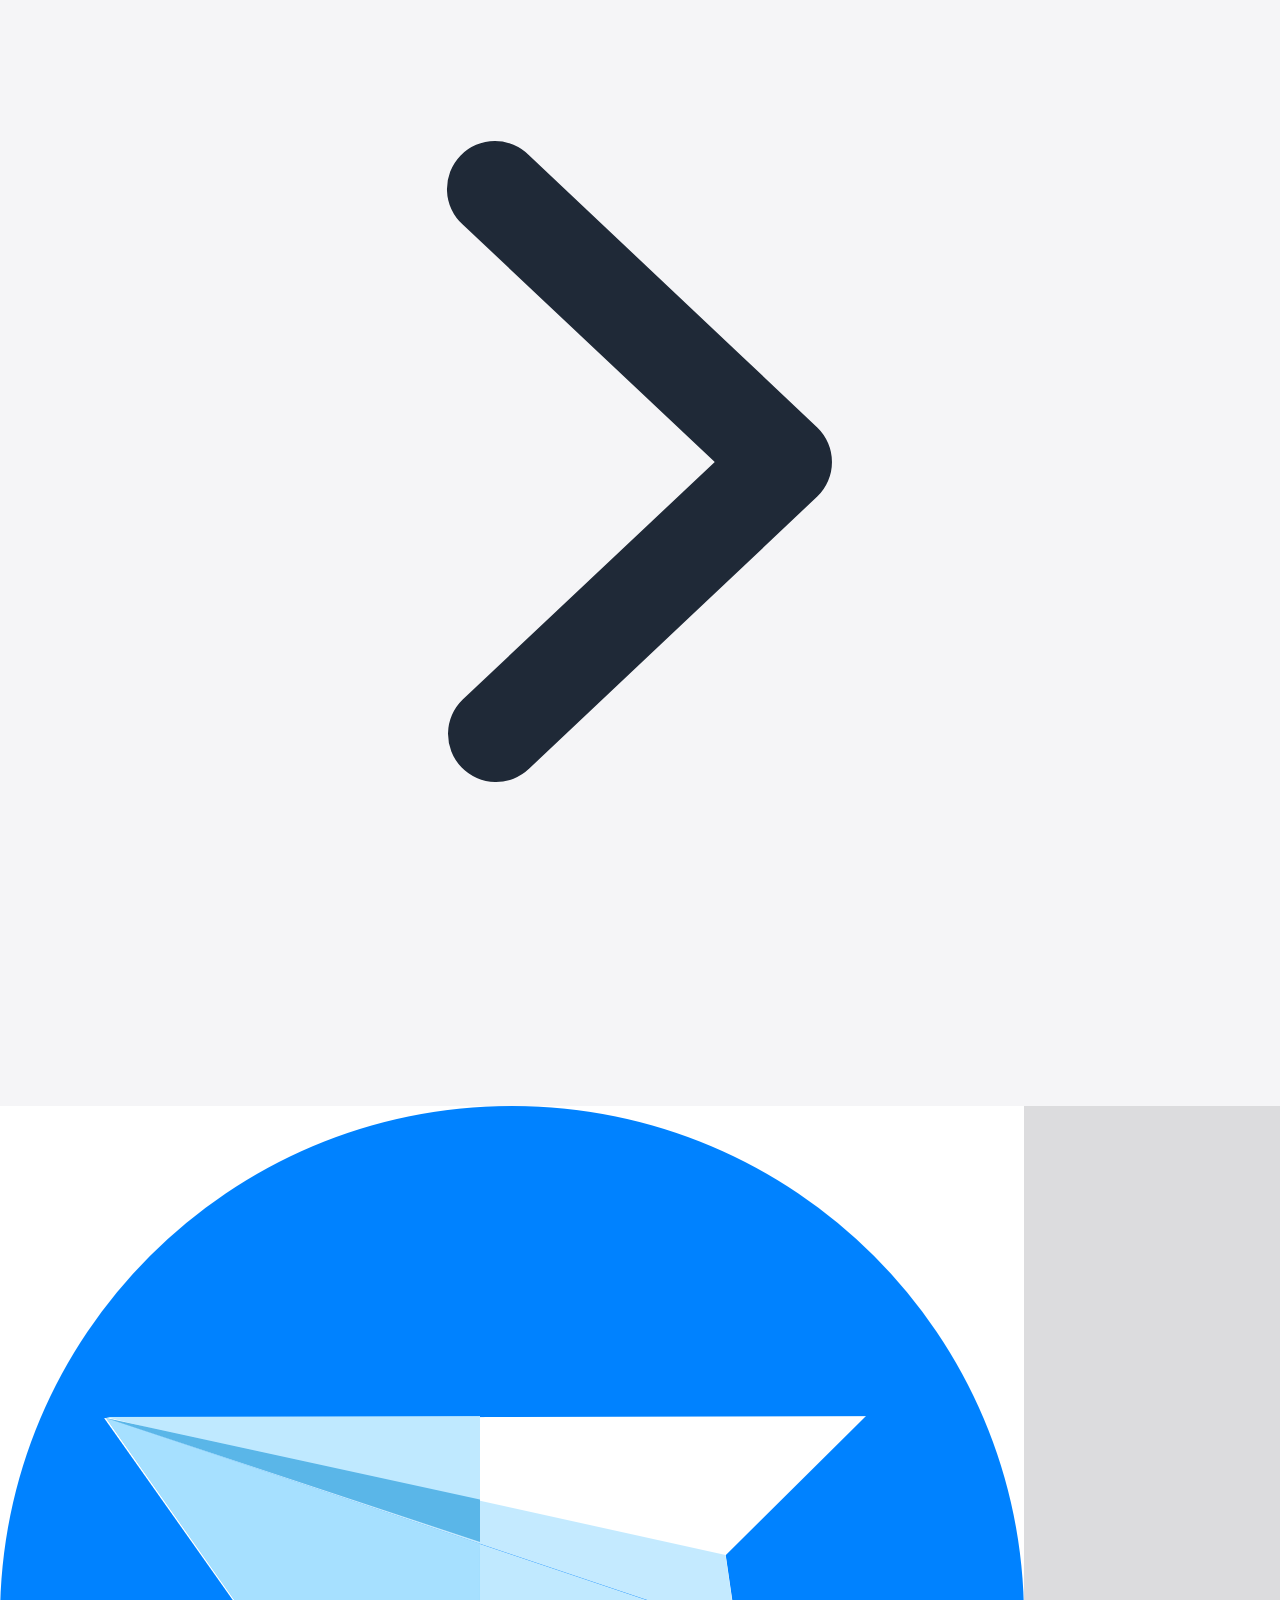
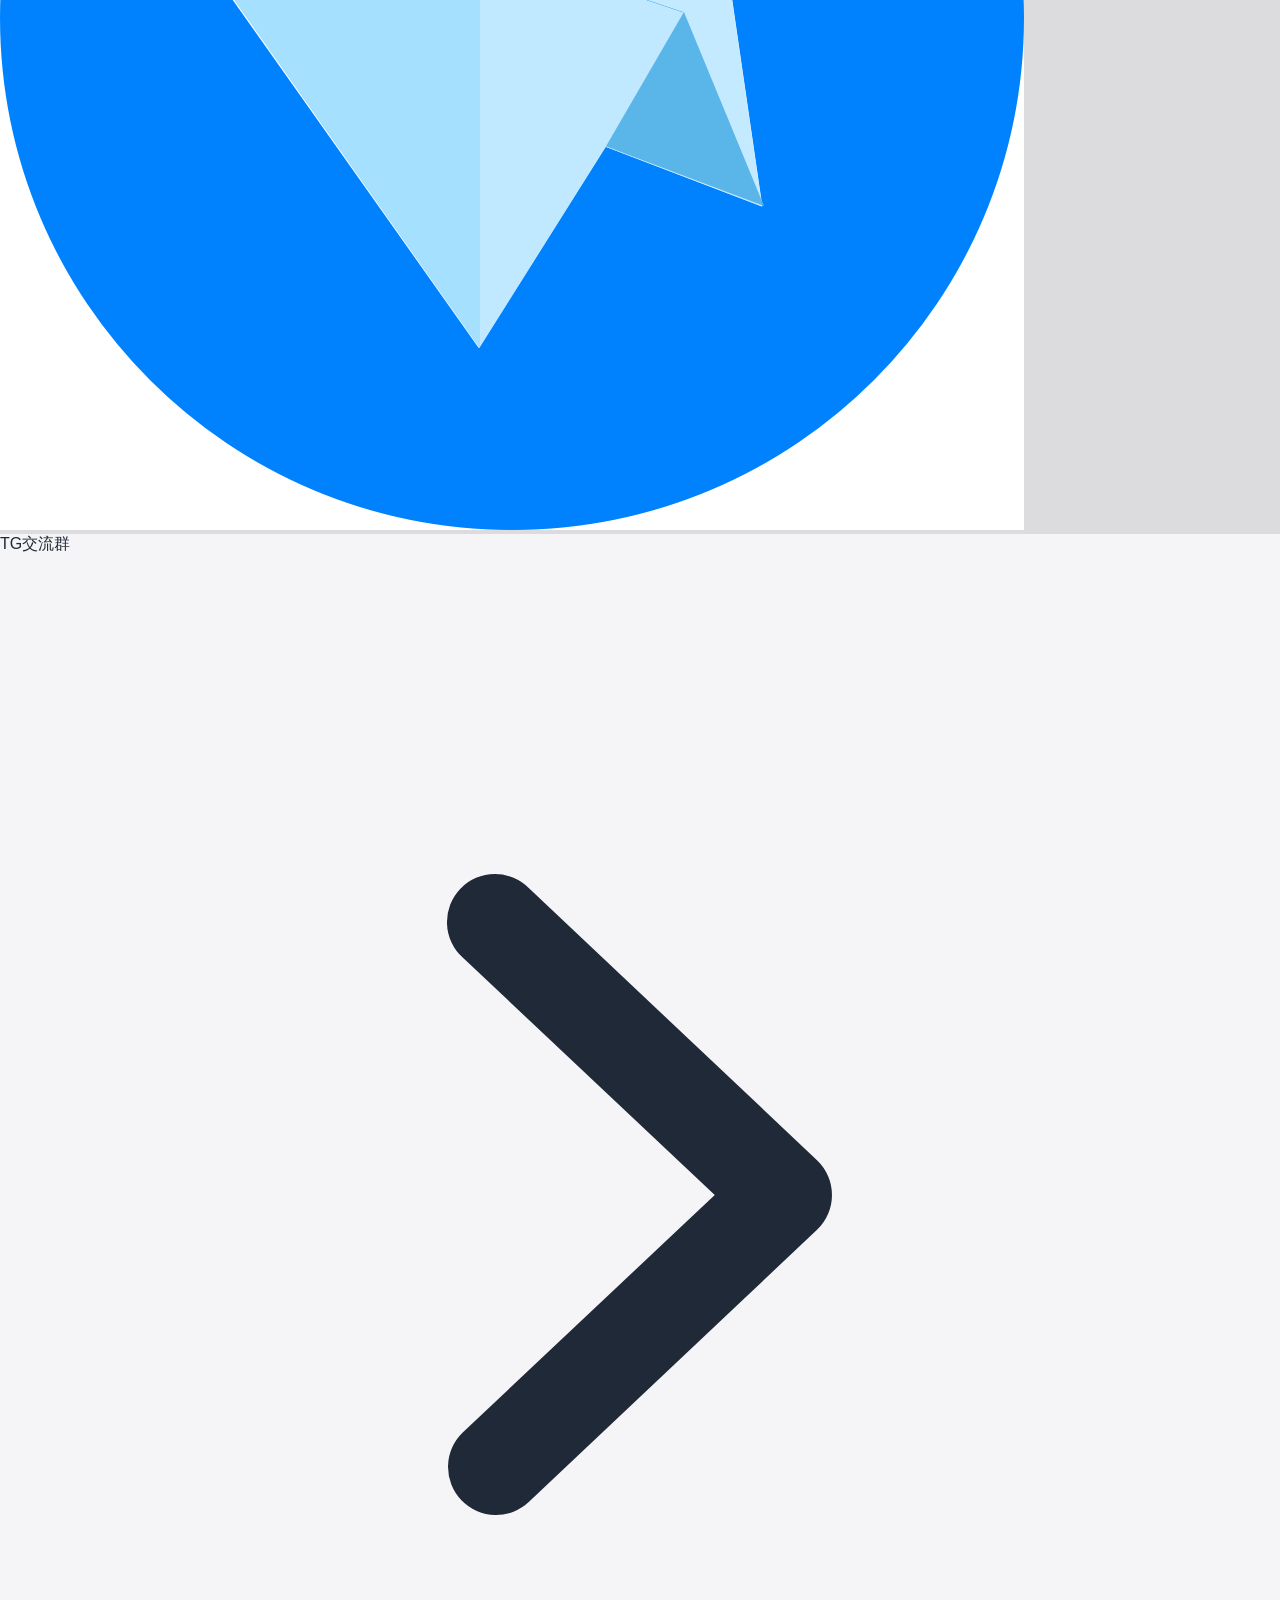
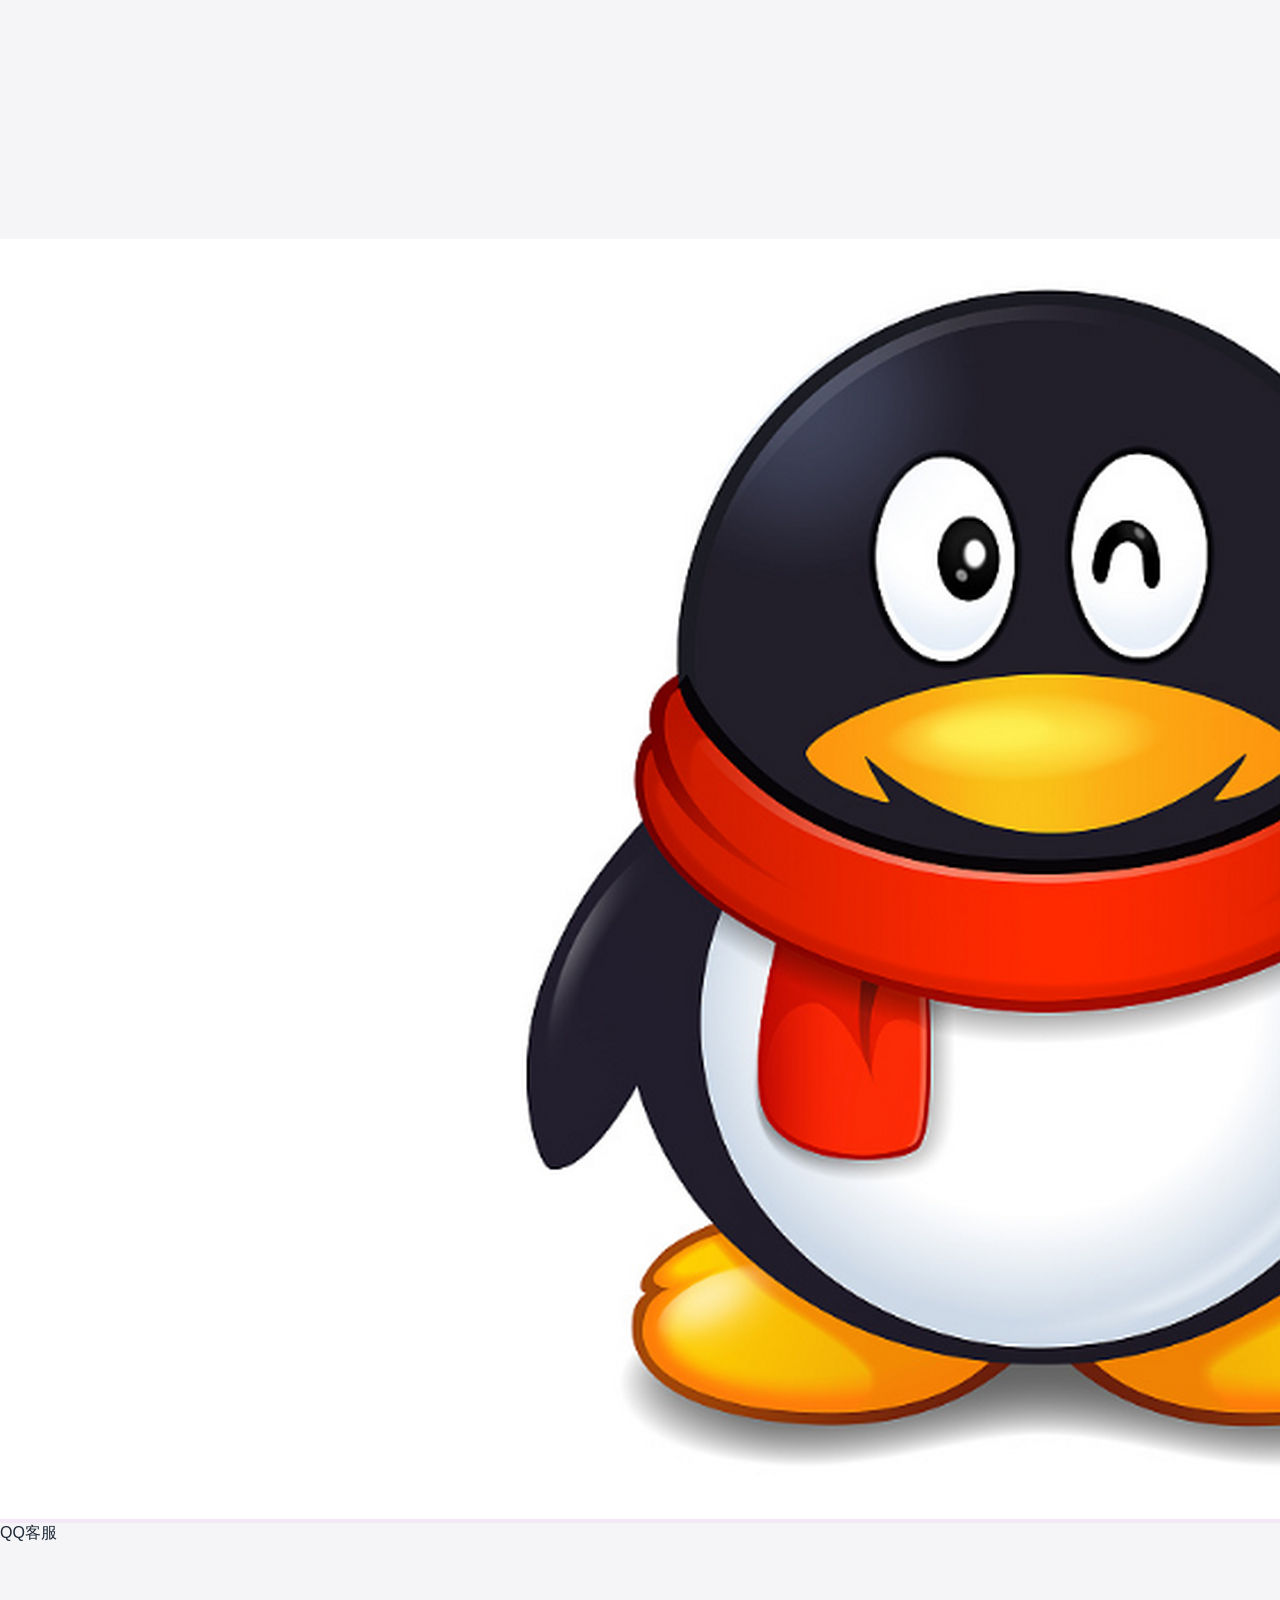
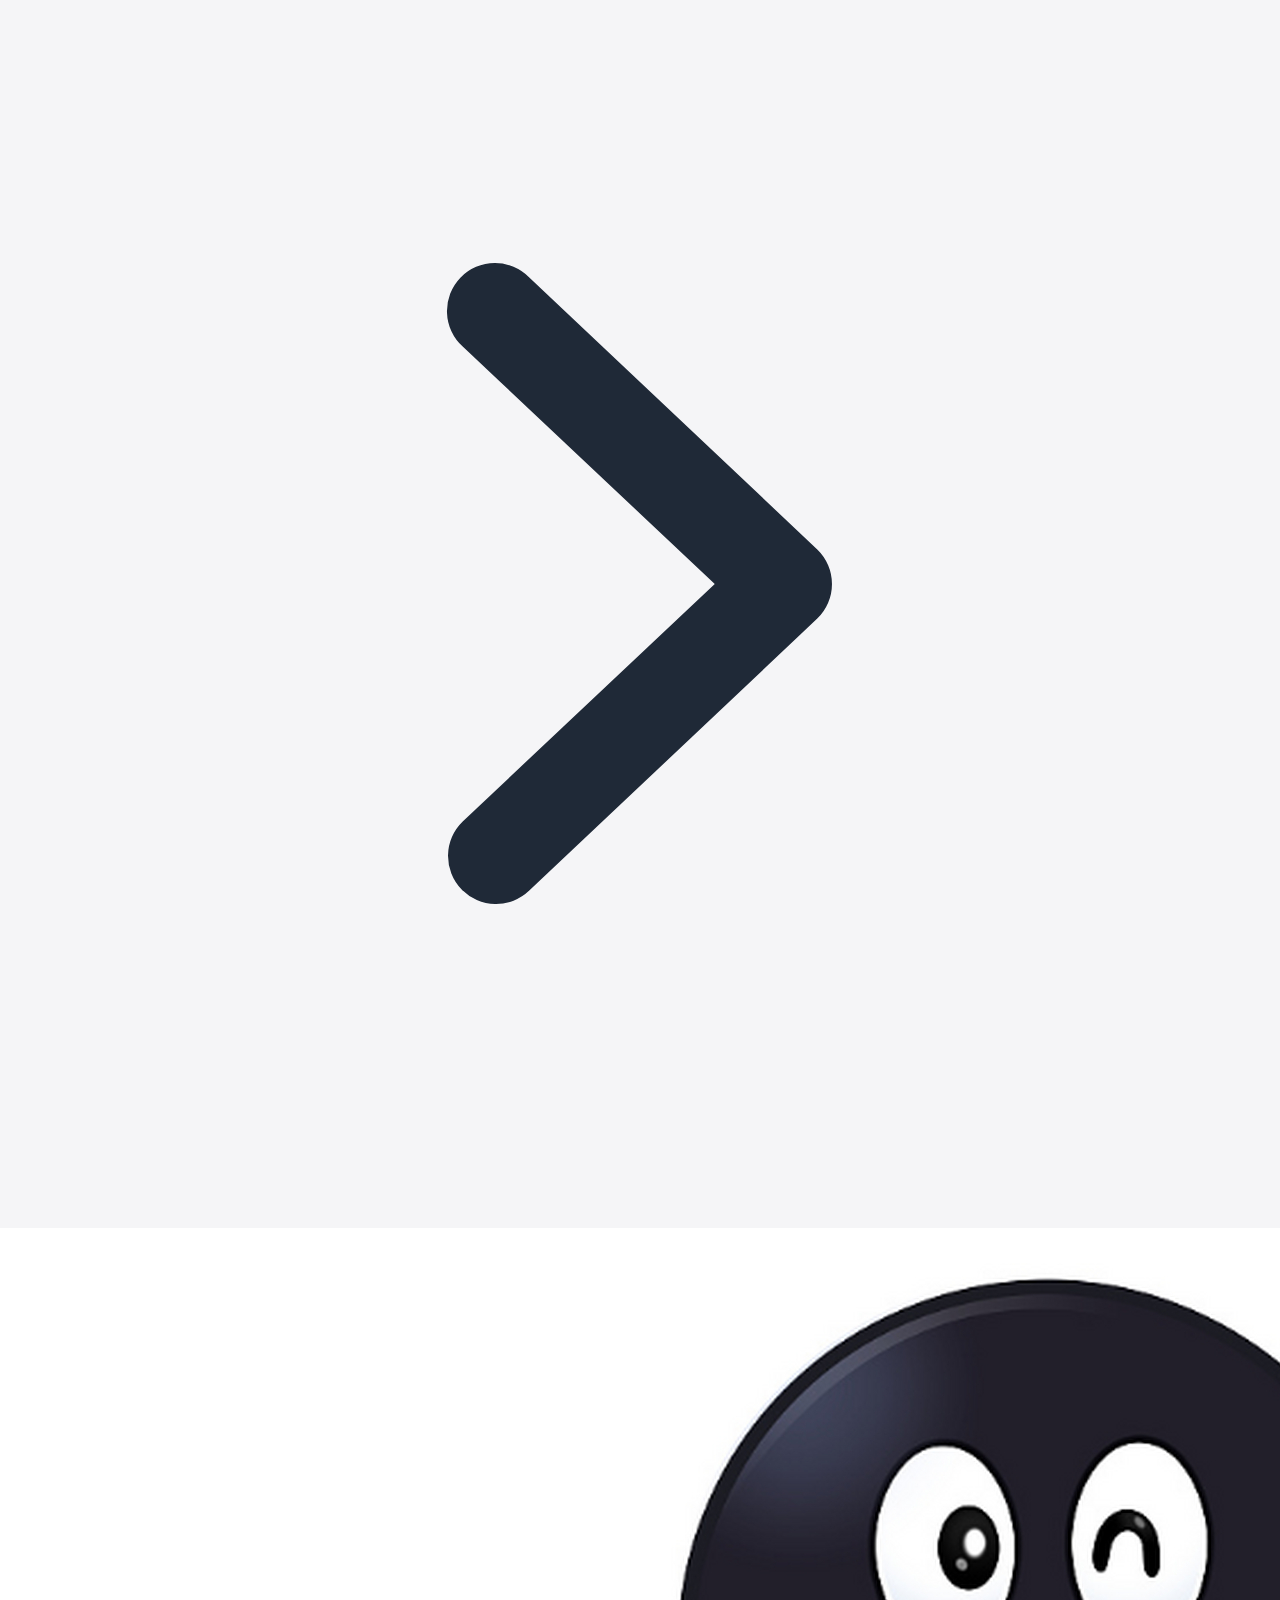
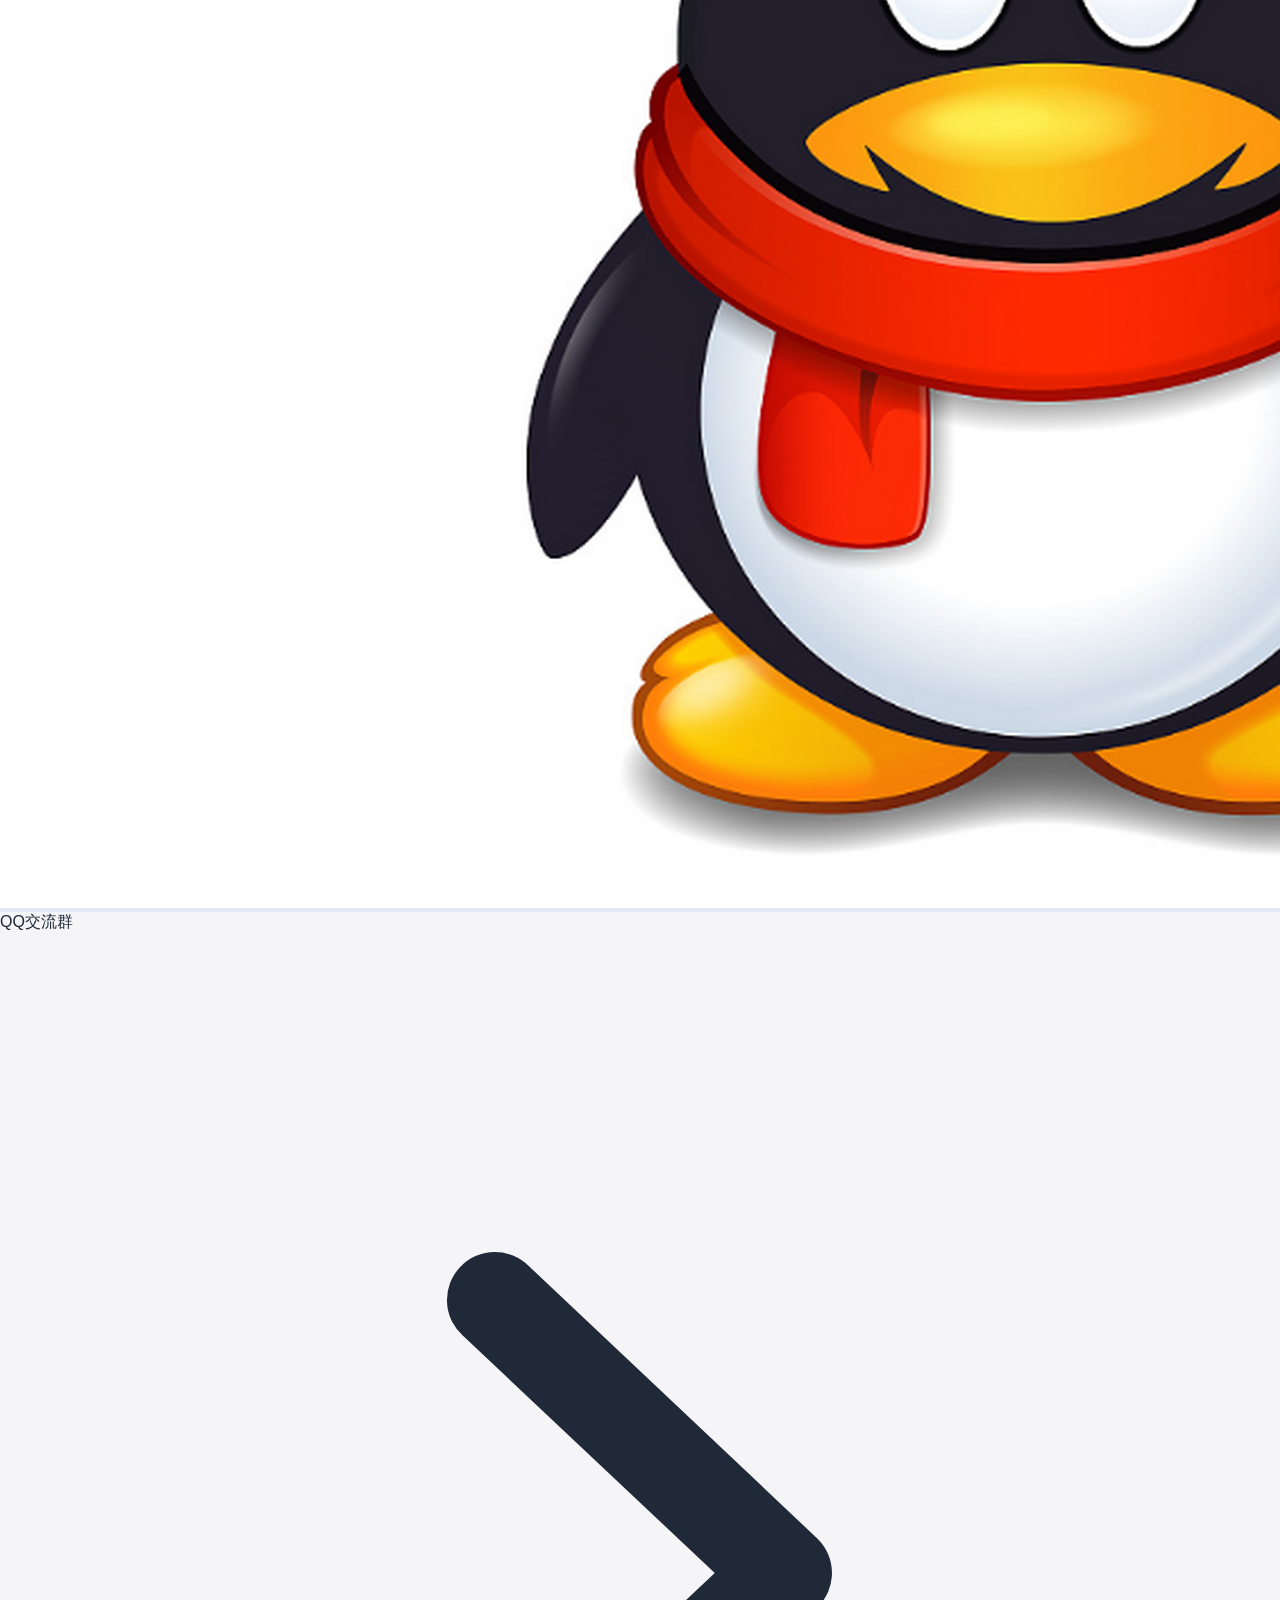
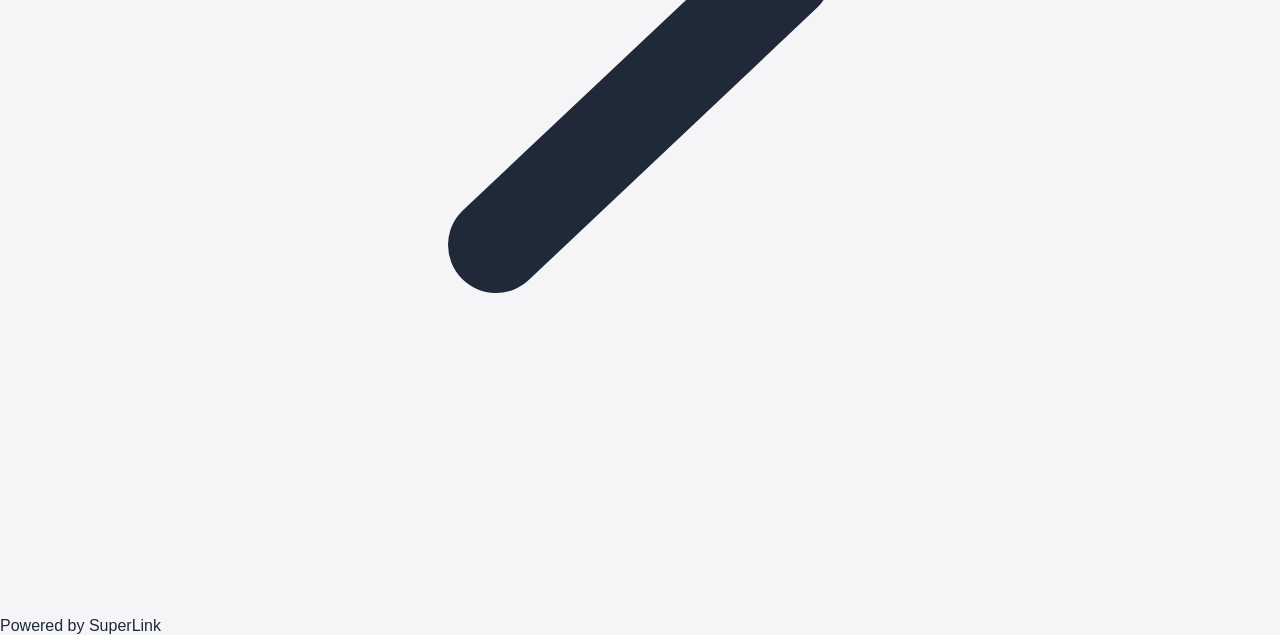
==== commit 496928e3: "商城完整复刻：新增 5 分类购物商城（首页/商品详情/收银台/订单查询/登录注册/多语言） 入口页购卡地址串联至新商城，复刻原站全部功能链路" ====
--- a/index.html
+++ b/index.html
@@ -3,93 +3,28 @@
 <head>
 <meta charset="UTF-8">
 <meta name="viewport" content="width=device-width, initial-scale=1.0, maximum-scale=1.0, user-scalable=no">
-<title>红豆</title>
+<title>欢迎访问</title>
 <meta name="description" content="探索更多精彩内容">
 <link rel="stylesheet" href="assets/css/style.css">
 </head>
 <body>
 
-<!-- ===== 顶部导航栏 ===== -->
-<header class="topbar">
-    <div class="topbar-inner">
-        <div class="logo">
-            <span class="logo-icon">红</span>
-            <span class="logo-text" id="logo-text">红豆</span>
-        </div>
+<div class="particles" id="particles"></div>
 
-        <nav class="main-nav">
-            <a class="nav-item" href="#" id="nav-home">红豆</a>
-            <a class="nav-item active" href="#" id="nav-shop">🛒 购物</a>
-            <a class="nav-item" href="#" id="nav-order">📄 订单查询</a>
-        </nav>
-
-        <div class="topbar-right">
-            <div class="search-box">
-                <span class="search-icon">🔍</span>
-                <input type="text" id="search-input" placeholder="搜索商品关键词..">
-            </div>
-            <div class="user-box">
-                <span class="user-avatar">红</span>
-                <div class="user-info">
-                    <span class="user-name">红豆用户</span>
-                    <span class="user-balance">余额 ¥0</span>
-                </div>
-            </div>
-        </div>
-    </div>
-</header>
-
-<!-- ===== 主内容区 ===== -->
-<main class="content">
-
-    <!-- 公告栏 -->
-    <div class="notice">
-        <span class="notice-icon">📢</span>
-        <span class="notice-text" id="announcement"></span>
+<div class="container">
+    <div class="avatar-wrapper">
+        <div class="avatar-ring"></div>
+        <img class="avatar" id="site-avatar" src="" alt="avatar">
     </div>
 
-    <!-- 购买区 -->
-    <section class="shop">
-        <h2 class="section-title">🛒 购买</h2>
+    <div class="title-area">
+        <h1 class="site-title" id="site-title">欢迎访问</h1>
+        <p class="site-subtitle" id="site-subtitle">探索更多精彩内容</p>
+    </div>
 
-        <!-- 分类标签 -->
-        <div class="category-tabs" id="category-tabs"></div>
+    <div class="links-list" id="links-list"></div>
 
-        <!-- 商品网格 -->
-        <div class="product-grid" id="product-grid"></div>
-
-        <!-- 无结果提示 -->
-        <div class="empty-tip" id="empty-tip" style="display:none;">没有找到相关商品</div>
-    </section>
-</main>
-
-<!-- ===== 悬浮按钮 ===== -->
-<div class="float-btns">
-    <div class="float-btn" id="btn-qr" title="二维码">
-        <svg viewBox="0 0 24 24" width="22" height="22" fill="none" stroke="currentColor" stroke-width="2" stroke-linecap="round" stroke-linejoin="round">
-            <rect x="3" y="3" width="7" height="7" rx="1"></rect>
-            <rect x="14" y="3" width="7" height="7" rx="1"></rect>
-            <rect x="3" y="14" width="7" height="7" rx="1"></rect>
-            <path d="M14 14h3v3h-3z"></path>
-            <path d="M21 14v3h-3"></path>
-            <path d="M14 21h3v-3"></path>
-            <path d="M18 18h3"></path>
-        </svg>
-    </div>
-    <a class="float-btn" id="btn-cs" href="#" target="_blank" rel="noopener noreferrer" title="联系客服">
-        <svg viewBox="0 0 24 24" width="22" height="22" fill="none" stroke="currentColor" stroke-width="2" stroke-linecap="round" stroke-linejoin="round">
-            <path d="M21 15a2 2 0 0 1-2 2H7l-4 4V5a2 2 0 0 1 2-2h14a2 2 0 0 1 2 2z"></path>
-        </svg>
-    </a>
-</div>
-
-<!-- ===== 弹窗（订单查询 / 二维码） ===== -->
-<div class="modal-mask" id="modal-mask" style="display:none;">
-    <div class="modal" id="modal-box">
-        <h3 class="modal-title" id="modal-title"></h3>
-        <div class="modal-body" id="modal-body"></div>
-        <button class="modal-close" id="modal-close">关 闭</button>
-    </div>
+    <div class="footer" id="site-footer"></div>
 </div>
 
 <script src="assets/js/config.js"></script>
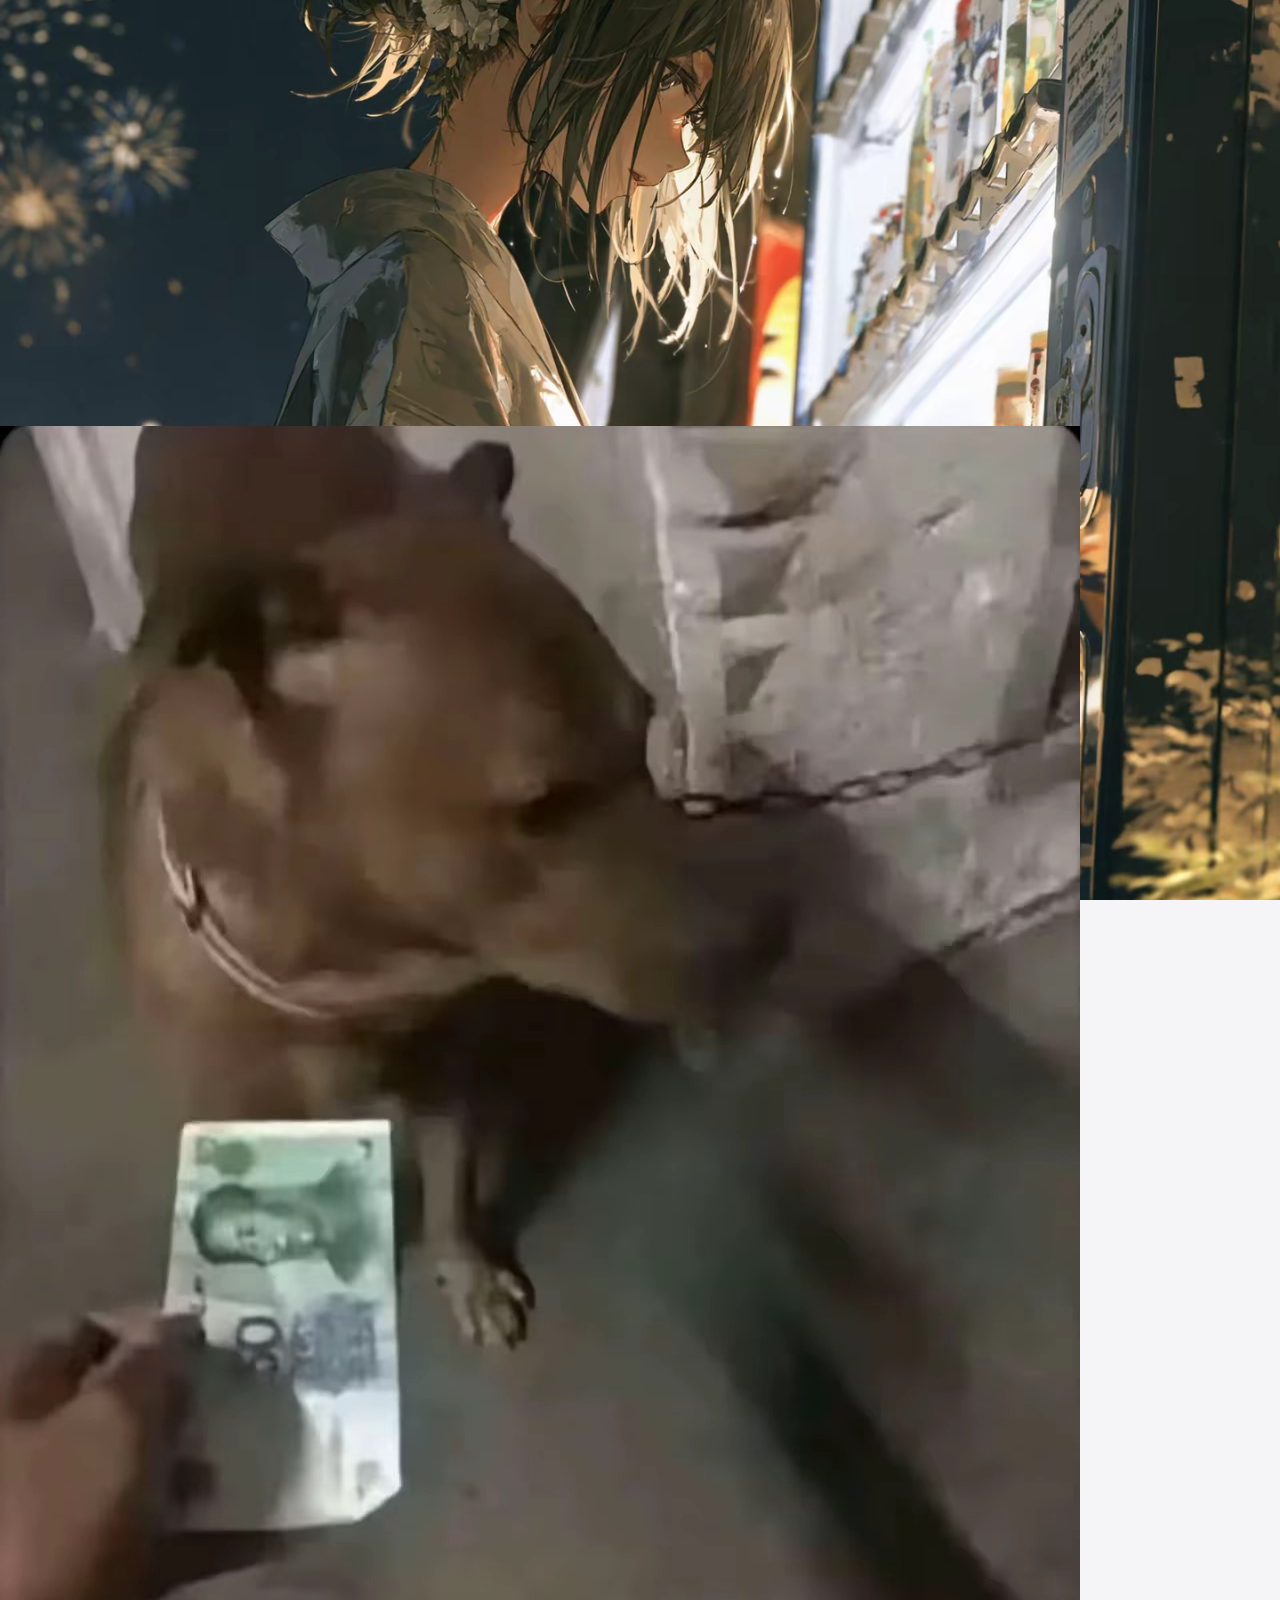
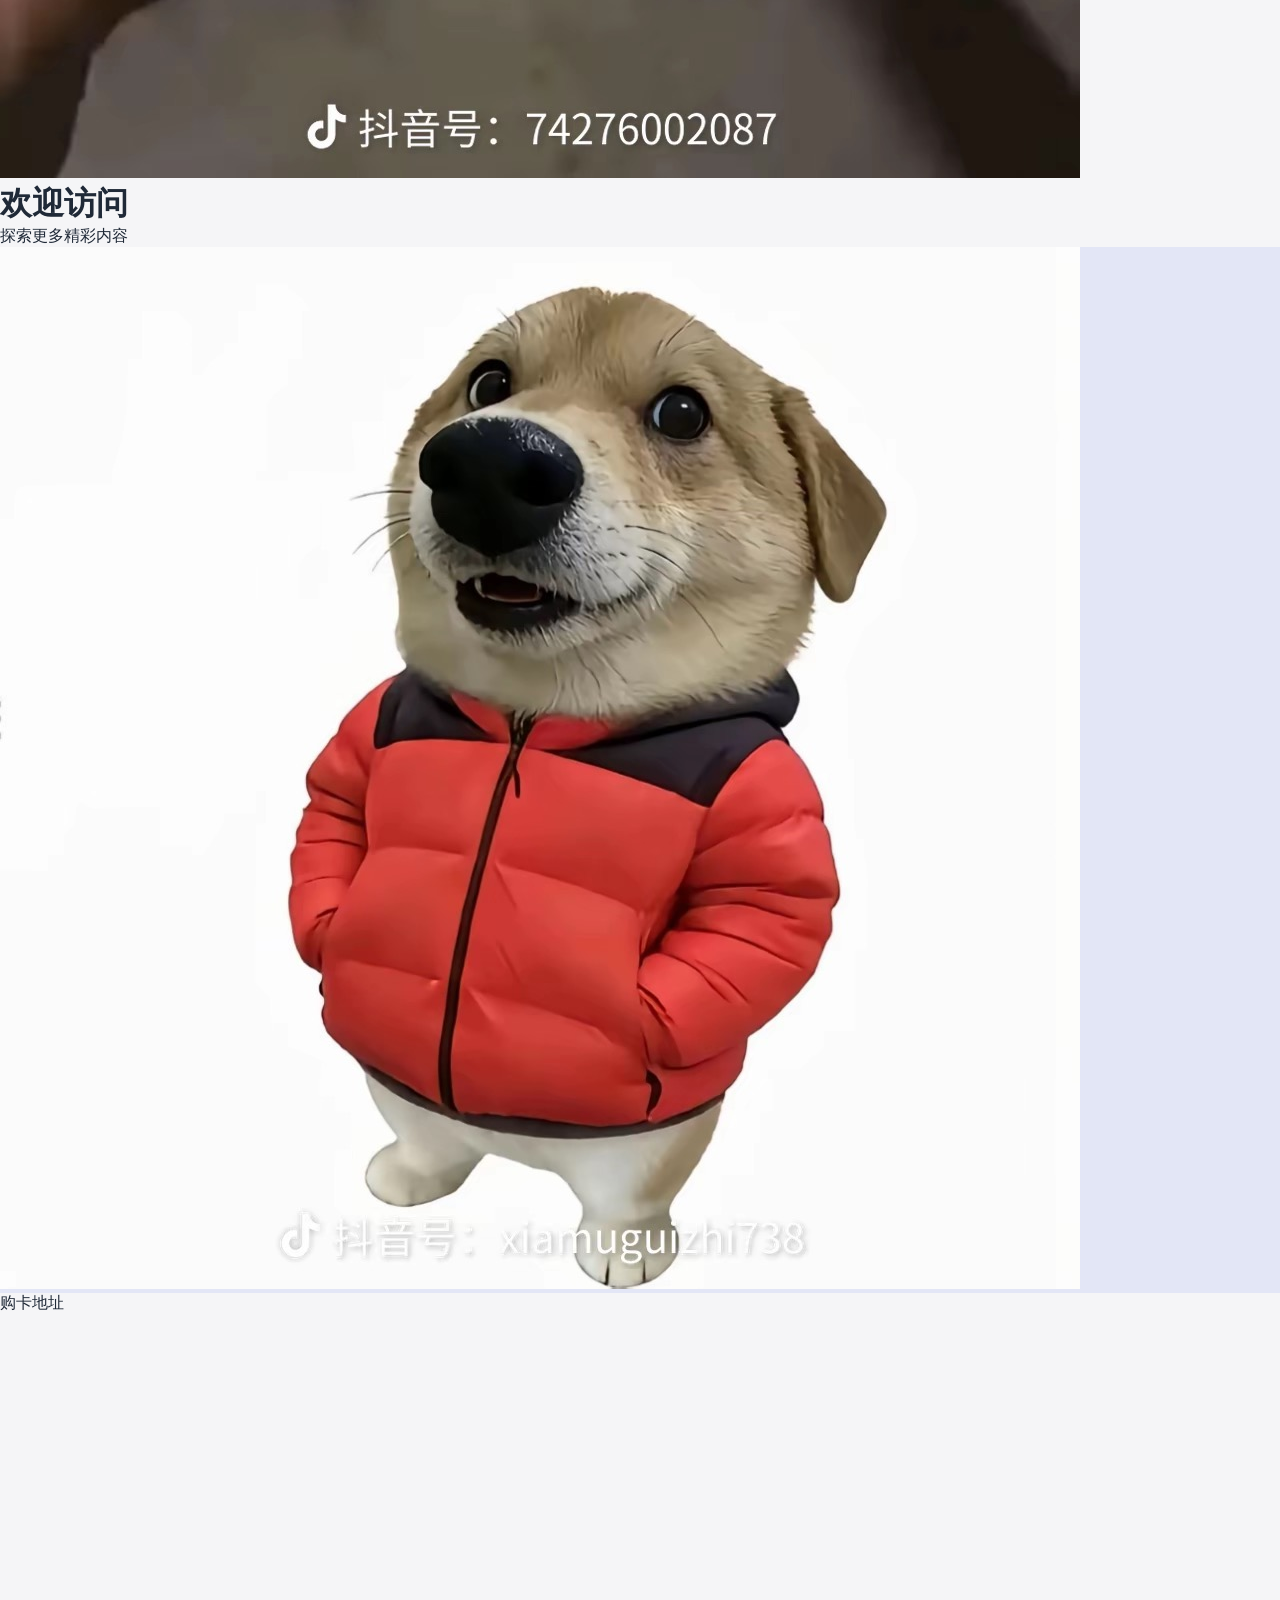
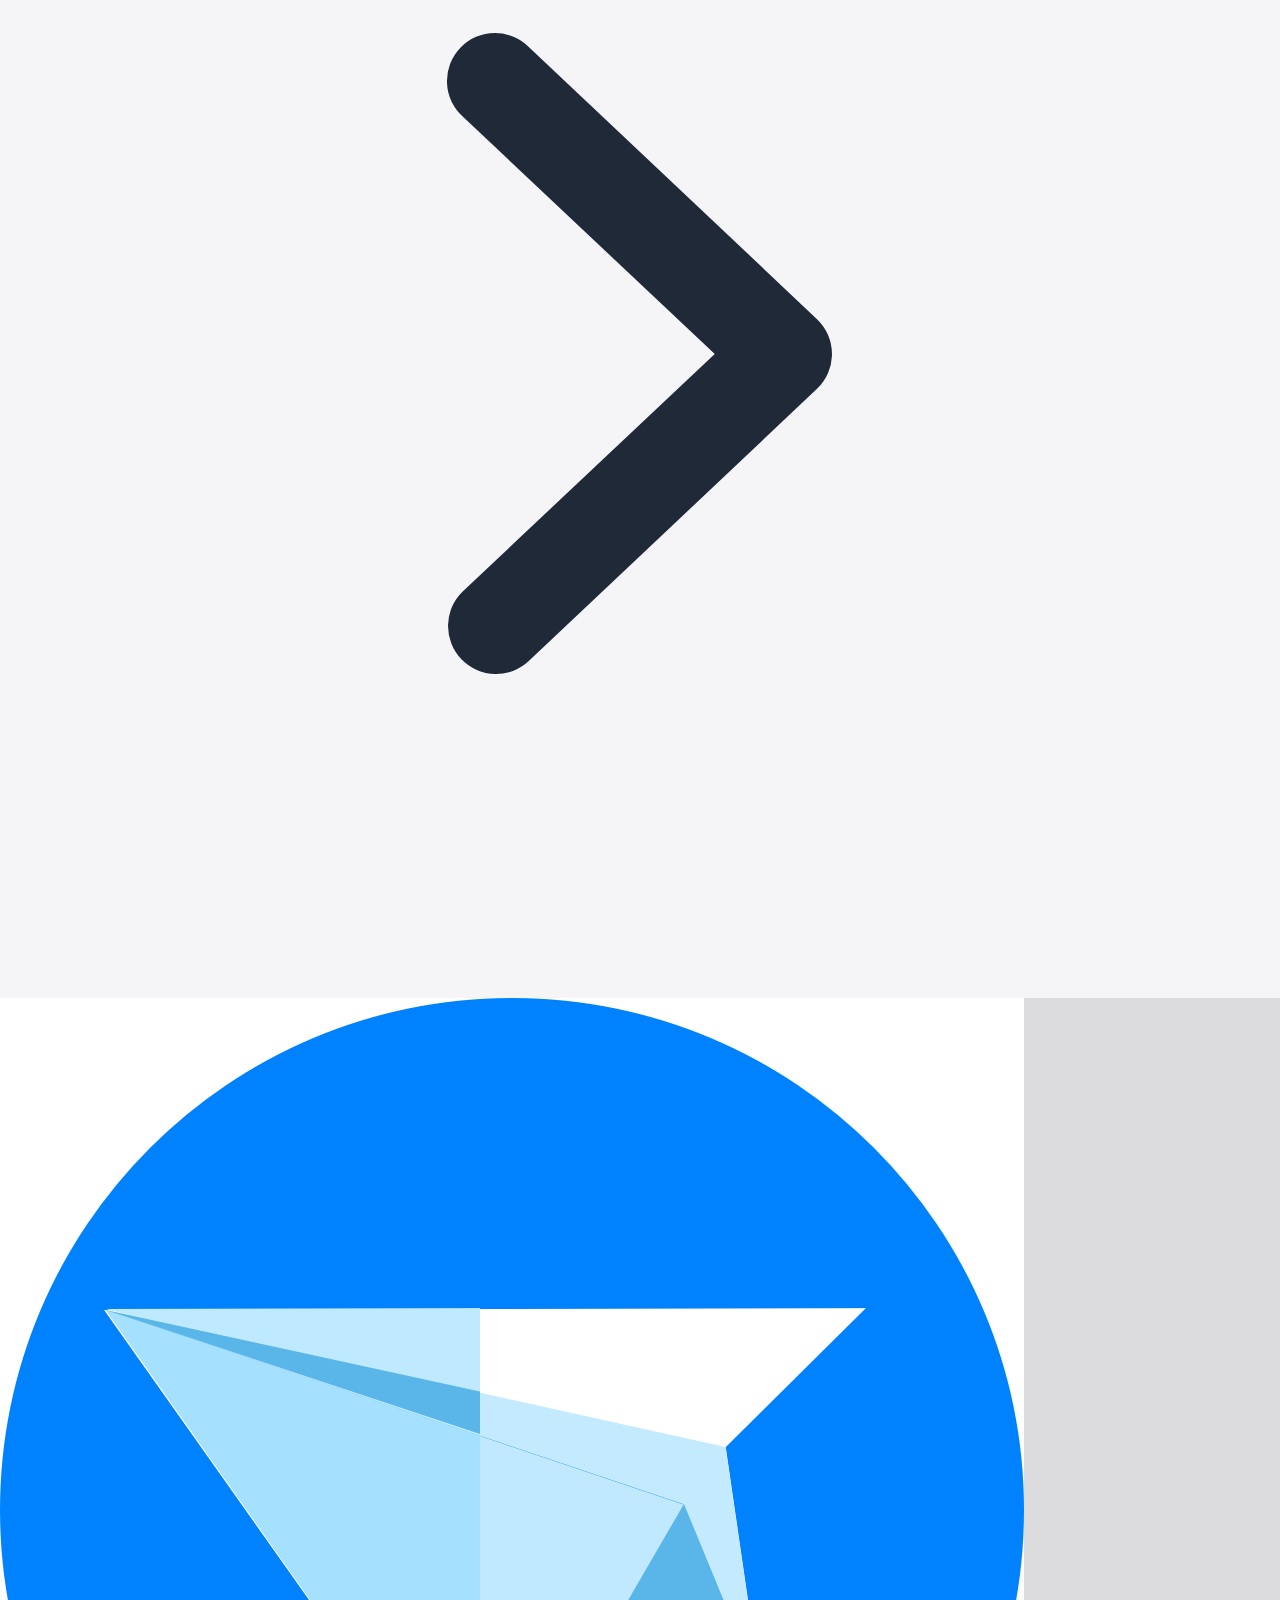
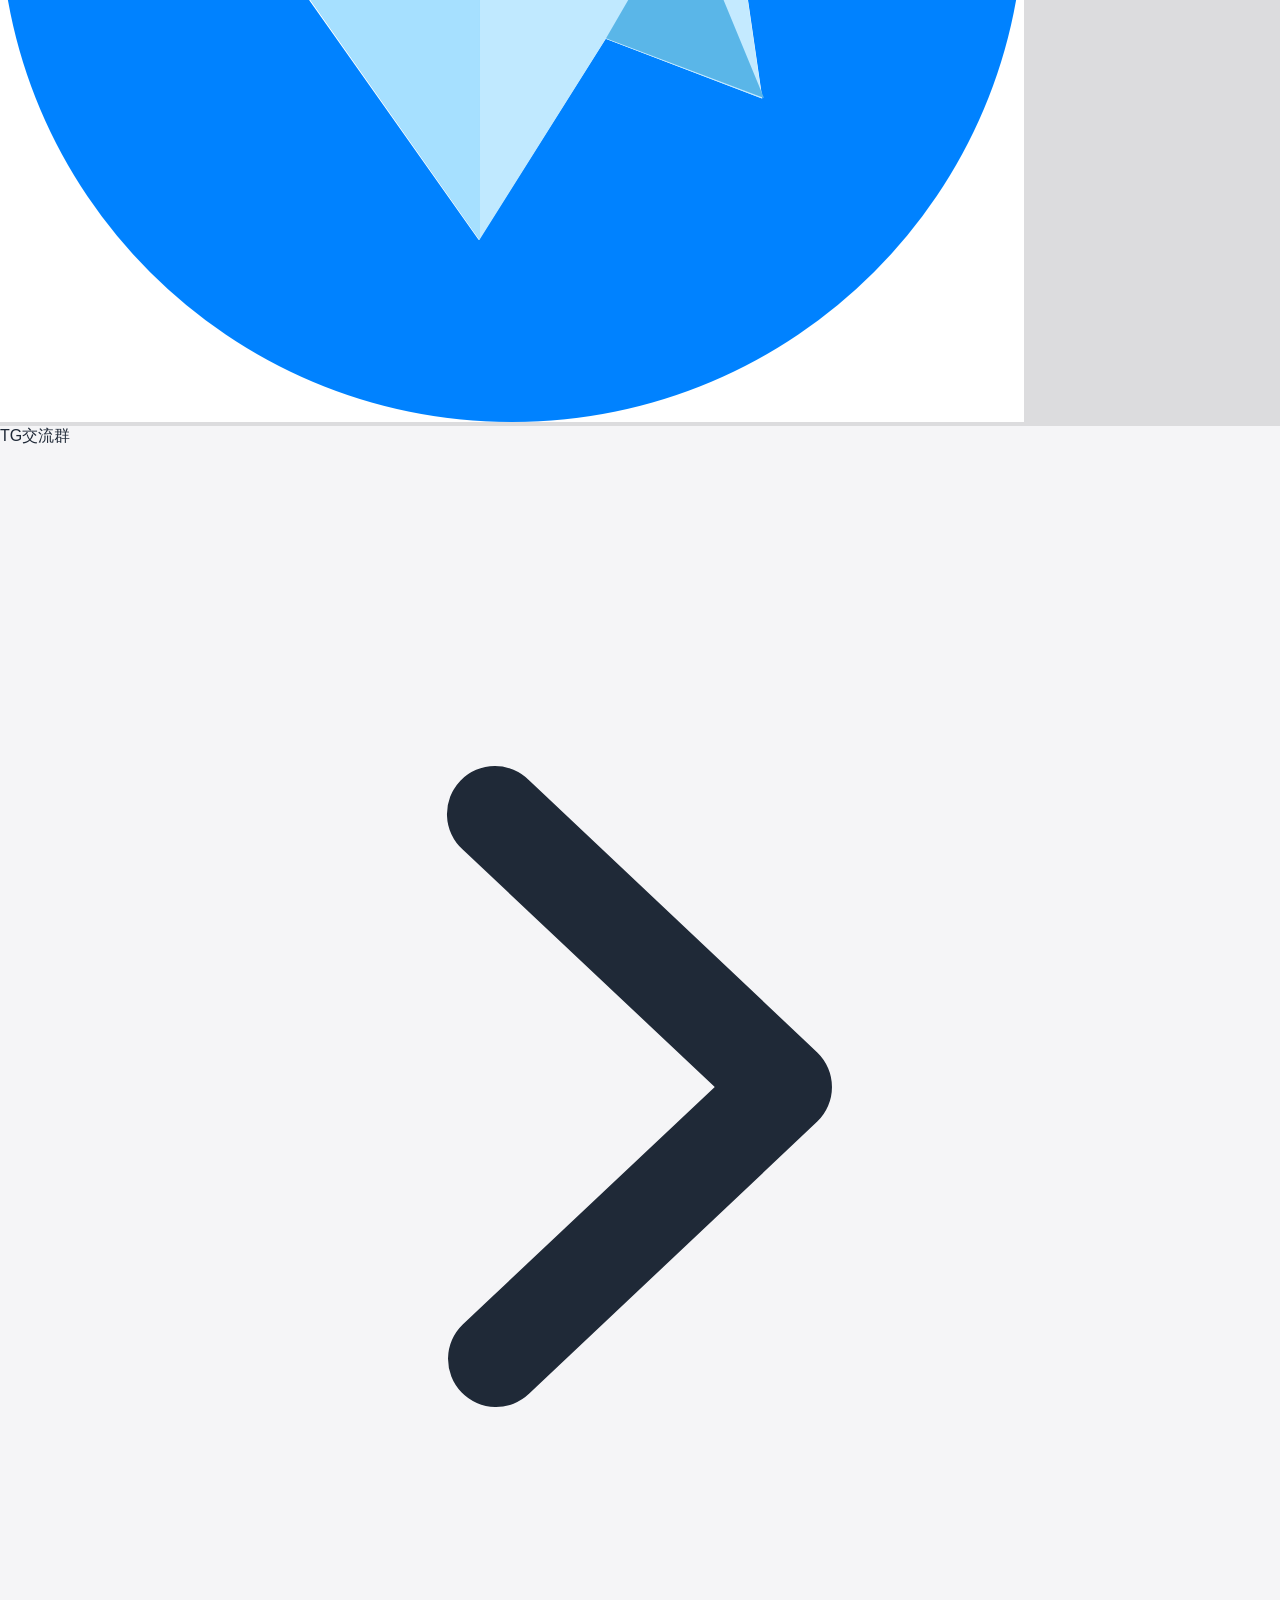
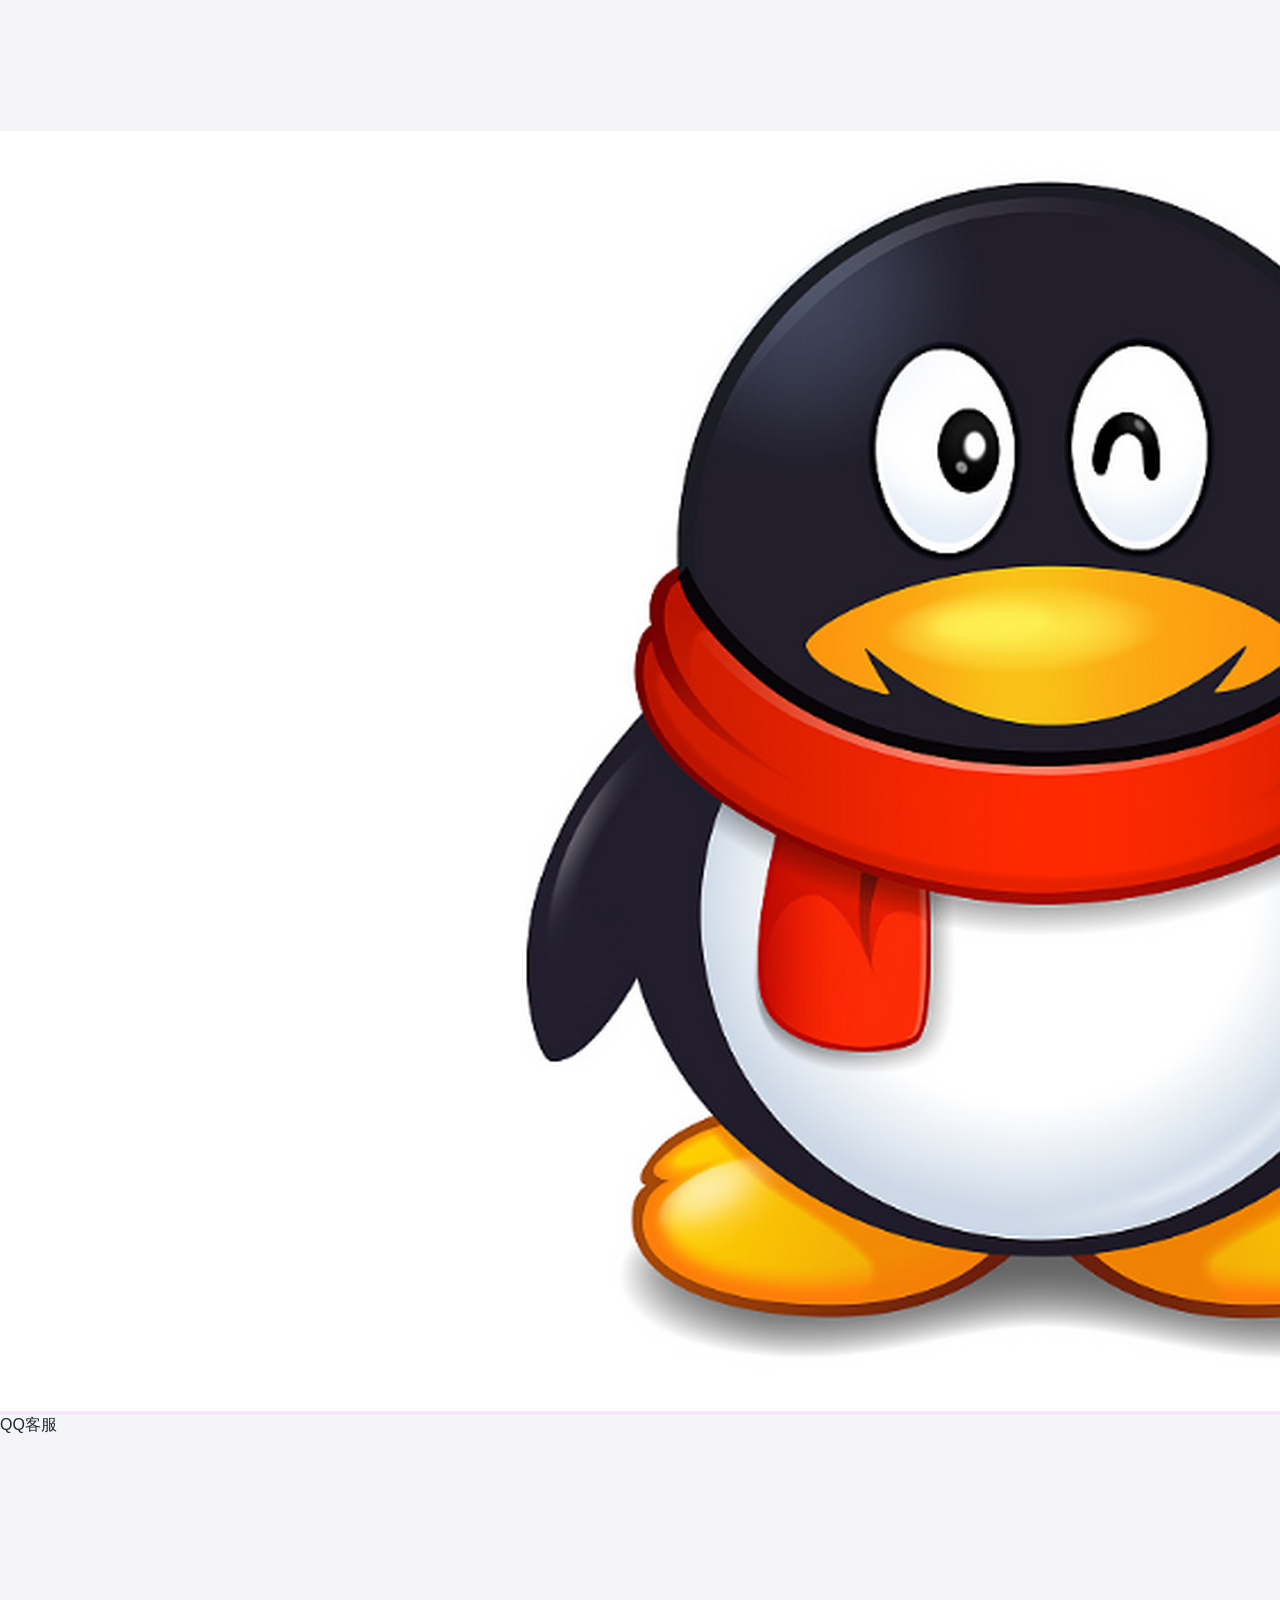
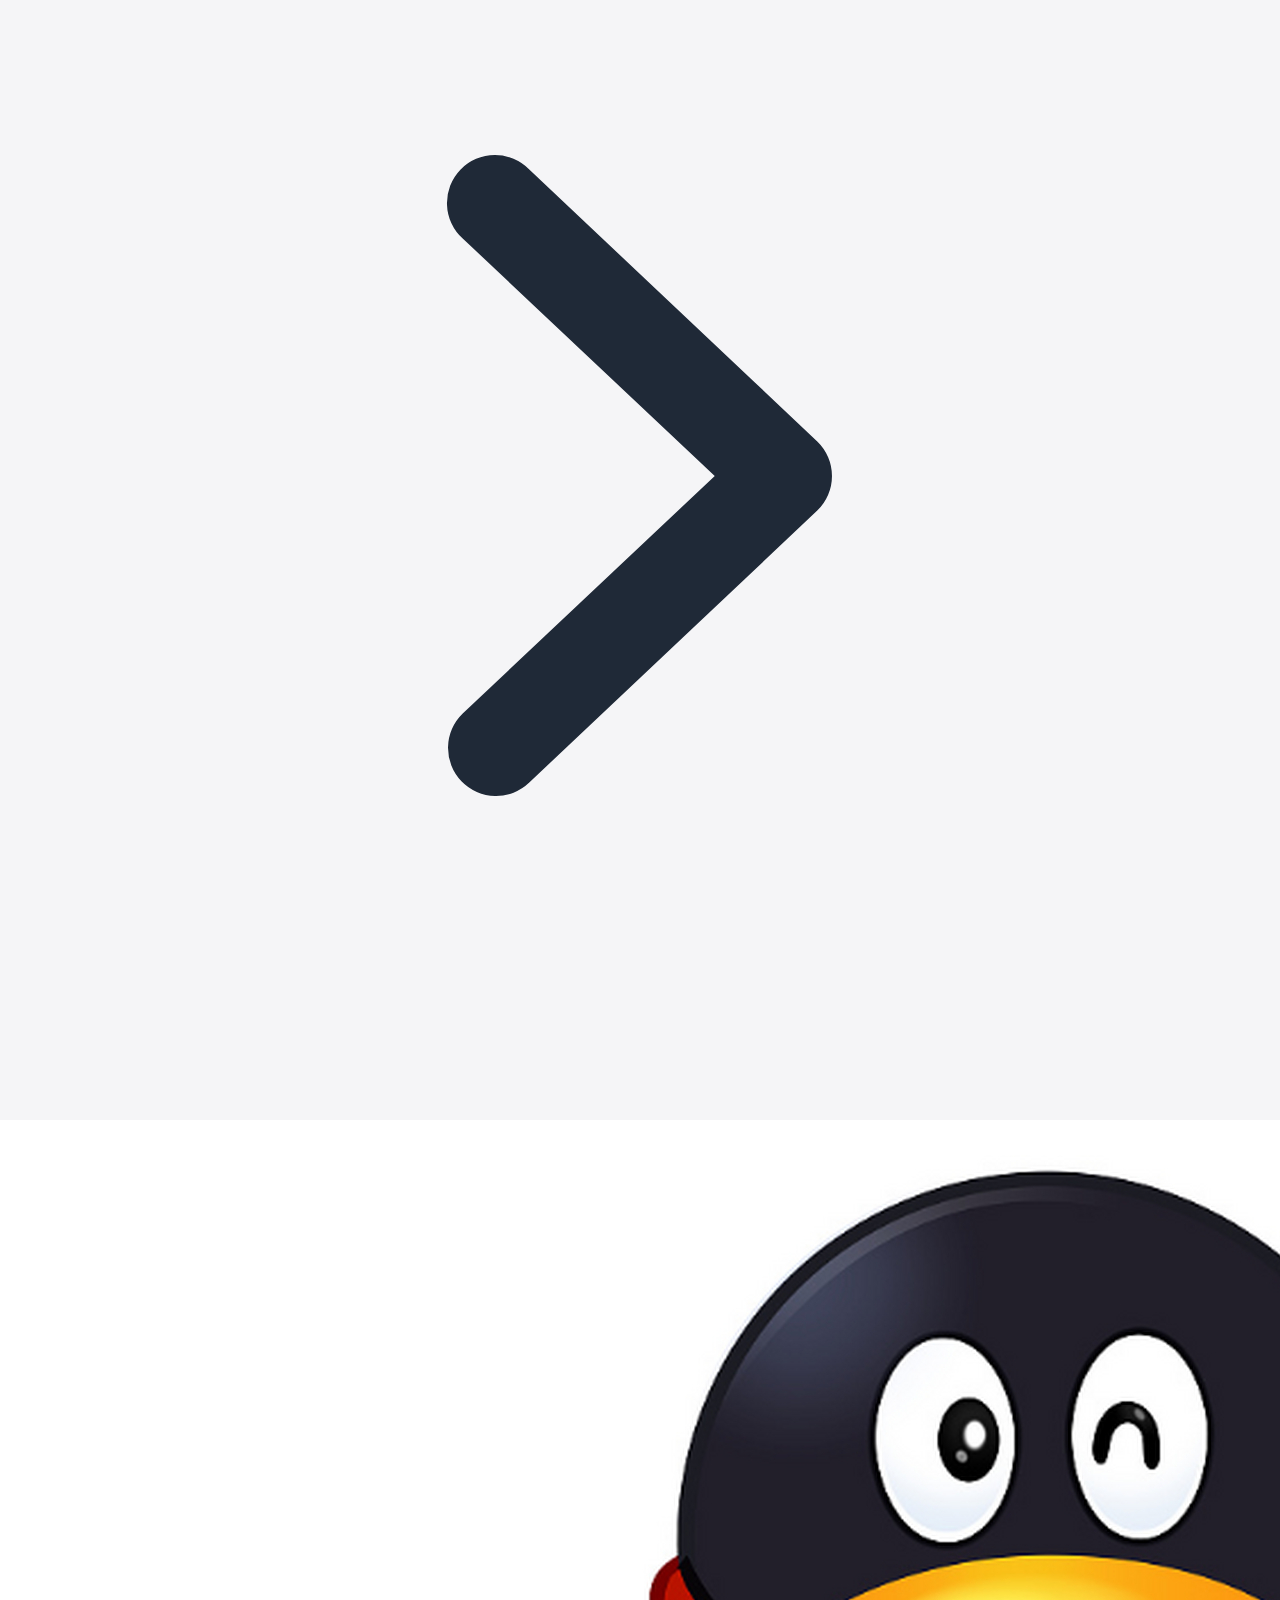
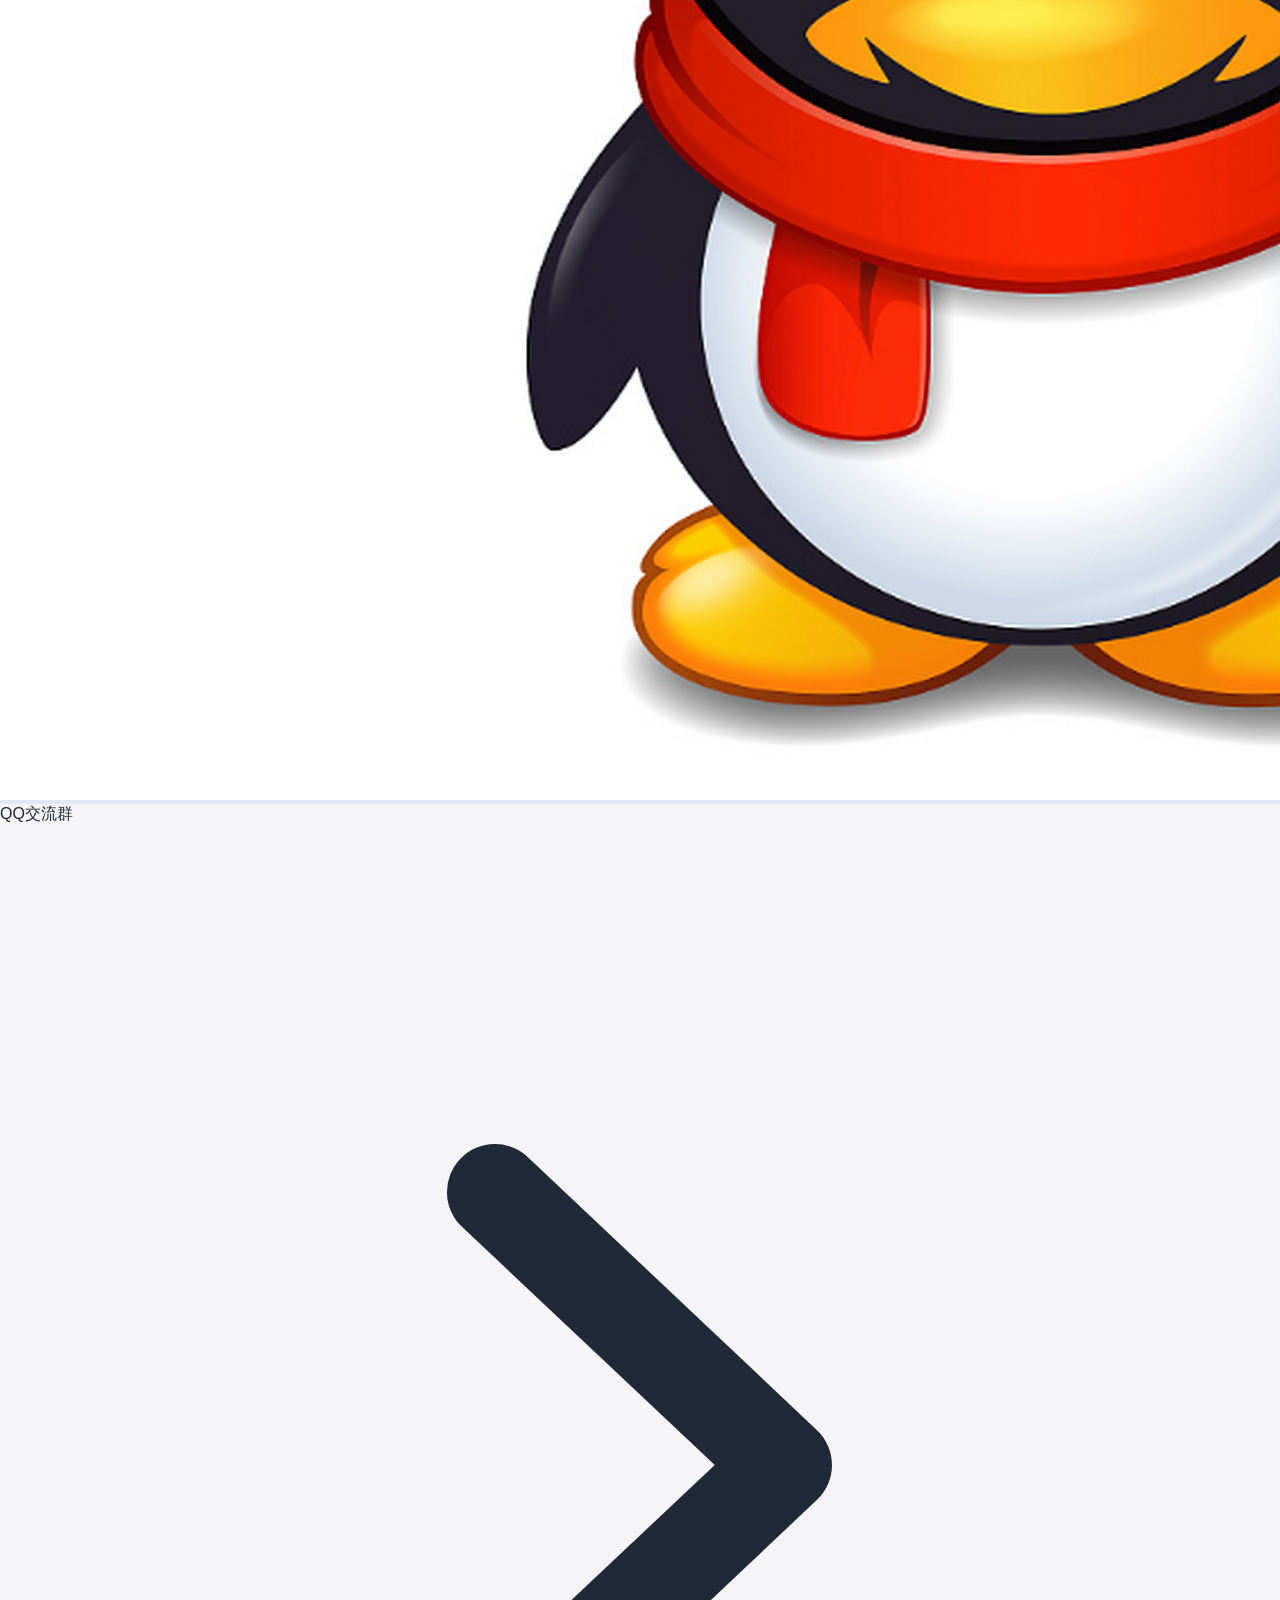
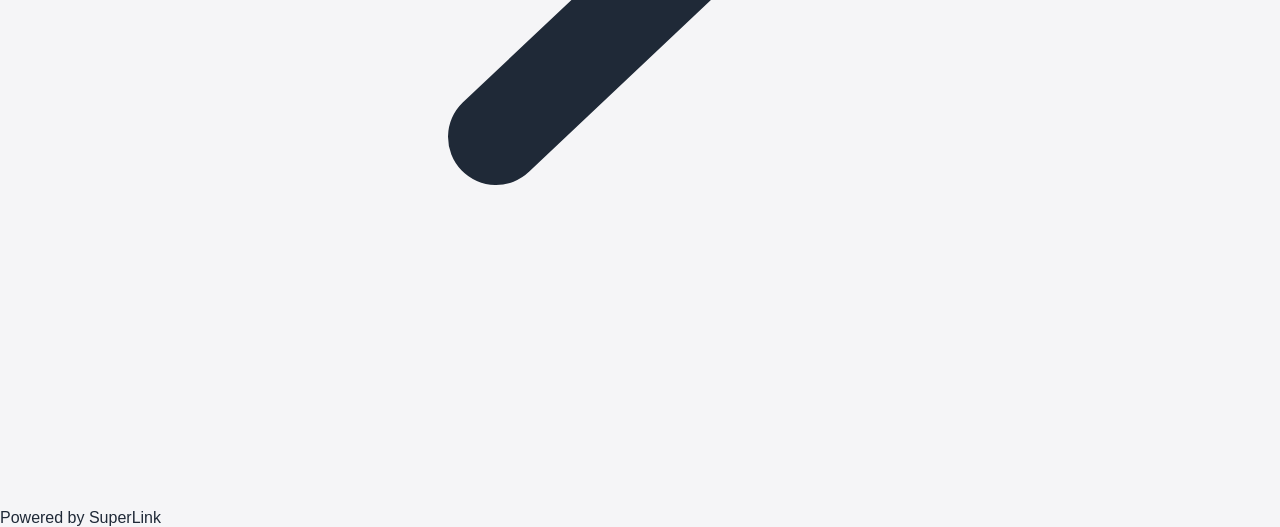
==== commit e9df38e5: "所有页面资源加版本号 ?v=3，解决线上旧内容缓存问题" ====
--- a/index.html
+++ b/index.html
@@ -5,7 +5,7 @@
 <meta name="viewport" content="width=device-width, initial-scale=1.0, maximum-scale=1.0, user-scalable=no">
 <title>欢迎访问</title>
 <meta name="description" content="探索更多精彩内容">
-<link rel="stylesheet" href="assets/css/style.css">
+<link rel="stylesheet" href="assets/css/style.css?v=3">
 </head>
 <body>
 
@@ -27,7 +27,7 @@
     <div class="footer" id="site-footer"></div>
 </div>
 
-<script src="assets/js/config.js"></script>
-<script src="assets/js/app.js"></script>
+<script src="assets/js/config.js?v=3"></script>
+<script src="assets/js/app.js?v=3"></script>
 </body>
 </html>
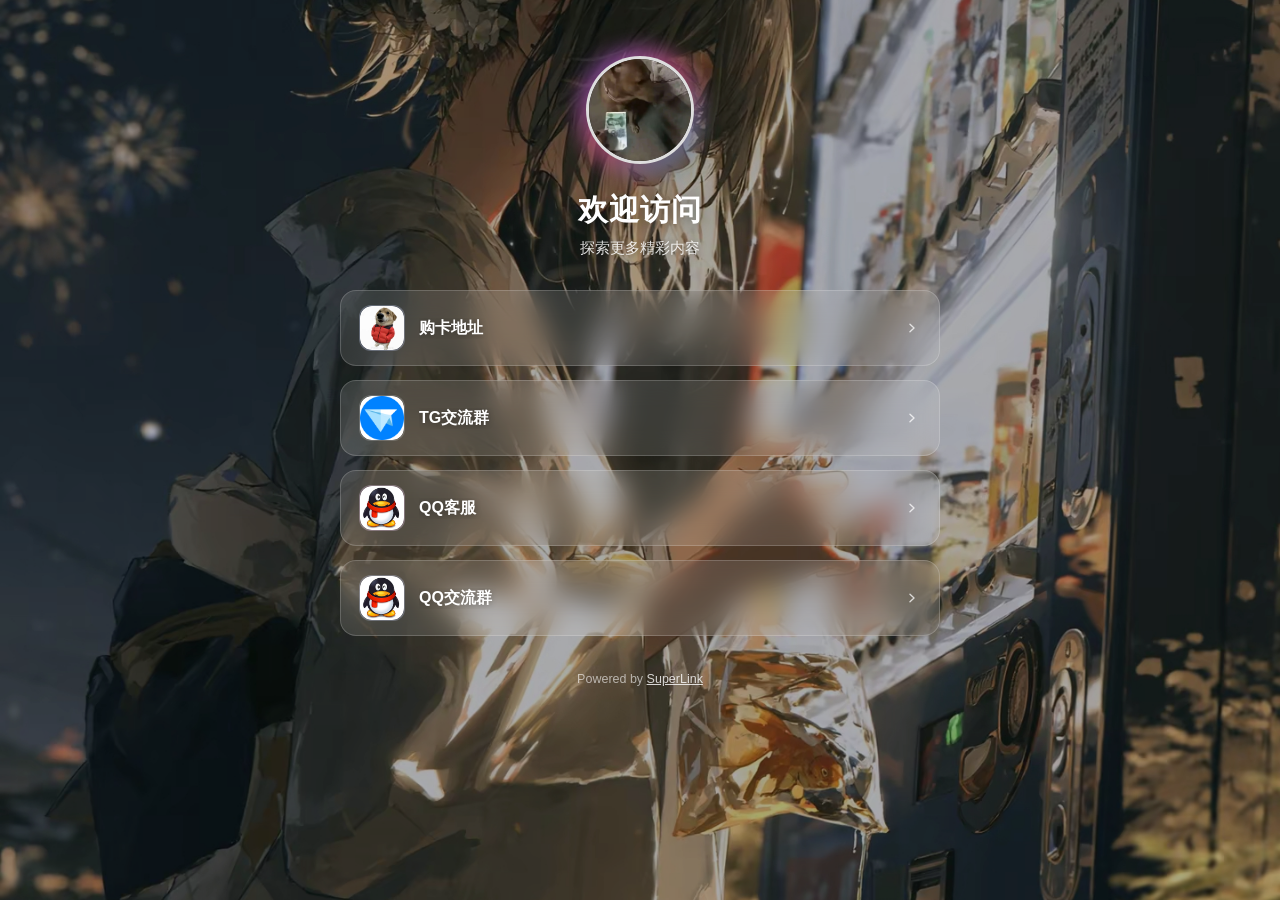
==== commit f604ae7a: "修复入口页(欢迎访问)排版：重写根目录style.css为欢迎访问页样式(头像/标题/链接卡片/粒子/背景遮罩)，此前误用了商城样式导致布局错乱；入口页CSS版本升到?v=6" ====
--- a/index.html
+++ b/index.html
@@ -5,7 +5,7 @@
 <meta name="viewport" content="width=device-width, initial-scale=1.0, maximum-scale=1.0, user-scalable=no">
 <title>欢迎访问</title>
 <meta name="description" content="探索更多精彩内容">
-<link rel="stylesheet" href="assets/css/style.css?v=3">
+<link rel="stylesheet" href="assets/css/style.css?v=6">
 </head>
 <body>
 
--- a/assets/css/style.css
+++ b/assets/css/style.css
@@ -1,459 +1,193 @@
-*, *::before, *::after {
-    margin: 0;
-    padding: 0;
-    box-sizing: border-box;
-}
+/* ============================================================
+ * 入口导航页 —— 欢迎访问 样式
+ * 背景图由 JS 设置（cover / fixed），本文件只管排版和外观
+ * ============================================================ */
+*, *::before, *::after { margin: 0; padding: 0; box-sizing: border-box; }
 
 html, body {
     width: 100%;
     min-height: 100vh;
-    font-family: -apple-system, BlinkMacSystemFont, 'SF Pro Display', 'Segoe UI', Roboto, 'Helvetica Neue', Arial, sans-serif;
+    font-family: -apple-system, BlinkMacSystemFont, "PingFang SC", "Microsoft YaHei", "Segoe UI", Roboto, sans-serif;
     -webkit-font-smoothing: antialiased;
-    -moz-osx-font-smoothing: grayscale;
-    background: #f5f5f7;
-    color: #1f2937;
     overflow-x: hidden;
+    background-color: #14161f;   /* 背景图未加载时的兜底色 */
+    background-size: cover;
+    background-position: center;
+    background-attachment: fixed;
+    background-repeat: no-repeat;
+    color: #fff;
 }
 
 a { text-decoration: none; color: inherit; }
 
-/* ===== 顶部导航栏 ===== */
-.topbar {
-    position: sticky;
-    top: 0;
-    z-index: 100;
-    background: rgba(255, 255, 255, 0.92);
-    backdrop-filter: blur(12px);
-    -webkit-backdrop-filter: blur(12px);
-    border-bottom: 1px solid #f0f0f2;
+/* 半透明遮罩，保证文字可读（背景图太花时依然清晰） */
+body::before {
+    content: "";
+    position: fixed;
+    inset: 0;
+    background: rgba(10, 12, 20, 0.35);
+    z-index: 0;
+    pointer-events: none;
 }
 
-.topbar-inner {
-    max-width: 1200px;
+.container {
+    position: relative;
+    z-index: 1;
+    max-width: 640px;
     margin: 0 auto;
-    padding: 12px 20px;
+    padding: 56px 20px 48px;
+    display: flex;
+    flex-direction: column;
+    align-items: center;
+}
+
+/* ===== 粒子背景 ===== */
+.particles {
+    position: fixed;
+    inset: 0;
+    overflow: hidden;
+    pointer-events: none;
+    z-index: 0;
+}
+.particle {
+    position: absolute;
+    bottom: -80px;
+    border-radius: 50%;
+    background: rgba(255, 255, 255, 0.18);
+    filter: blur(1px);
+    animation: floatUp linear infinite;
+}
+@keyframes floatUp {
+    0%   { transform: translateY(0); opacity: 0; }
+    10%  { opacity: 0.7; }
+    90%  { opacity: 0.5; }
+    100% { transform: translateY(-110vh); opacity: 0; }
+}
+
+/* ===== 头像 ===== */
+.avatar-wrapper {
+    position: relative;
+    margin-bottom: 22px;
+}
+.avatar-ring {
+    position: absolute;
+    inset: -8px;
+    border-radius: 50%;
+    background: linear-gradient(135deg, #8b5cf6, #ff6b9d, #38bdf8);
+    filter: blur(10px);
+    opacity: 0.75;
+    animation: ringPulse 3.2s ease-in-out infinite;
+}
+@keyframes ringPulse {
+    0%, 100% { transform: scale(1); opacity: 0.6; }
+    50%      { transform: scale(1.08); opacity: 0.9; }
+}
+.avatar {
+    position: relative;
+    width: 108px;
+    height: 108px;
+    border-radius: 50%;
+    object-fit: cover;
+    border: 3px solid rgba(255, 255, 255, 0.85);
+    box-shadow: 0 10px 34px rgba(0, 0, 0, 0.35);
+    background: #222;
+}
+
+/* ===== 标题 ===== */
+.title-area { text-align: center; margin-bottom: 32px; }
+.site-title {
+    font-size: 30px;
+    font-weight: 700;
+    letter-spacing: 1px;
+    text-shadow: 0 2px 16px rgba(0, 0, 0, 0.4);
+}
+.site-subtitle {
+    margin-top: 8px;
+    font-size: 14.5px;
+    color: rgba(255, 255, 255, 0.85);
+    text-shadow: 0 1px 8px rgba(0, 0, 0, 0.35);
+}
+
+/* ===== 链接卡片 ===== */
+.links-list {
+    width: 100%;
+    display: flex;
+    flex-direction: column;
+    gap: 14px;
+}
+.link-card {
+    --card-color: #667eea;
     display: flex;
     align-items: center;
-    gap: 24px;
+    gap: 14px;
+    padding: 14px 18px;
+    border-radius: 16px;
+    background: rgba(255, 255, 255, 0.12);
+    border: 1px solid rgba(255, 255, 255, 0.18);
+    backdrop-filter: blur(14px);
+    -webkit-backdrop-filter: blur(14px);
+    transition: transform .25s, box-shadow .25s, background .25s;
+    opacity: 0;
+    animation: cardIn .6s ease forwards;
 }
-
-.logo {
-    display: flex;
-    align-items: center;
-    gap: 8px;
-    flex-shrink: 0;
+@keyframes cardIn {
+    from { opacity: 0; transform: translateY(18px); }
+    to   { opacity: 1; transform: translateY(0); }
 }
-
-.logo-icon {
-    width: 34px;
-    height: 34px;
-    border-radius: 10px;
-    background: linear-gradient(135deg, #ff6b9d, #ff8fab);
-    color: #fff;
-    font-size: 18px;
-    font-weight: 700;
+.link-card:hover {
+    transform: translateY(-3px) scale(1.01);
+    background: rgba(255, 255, 255, 0.2);
+    box-shadow: 0 12px 36px rgba(0, 0, 0, 0.28);
+}
+.link-icon {
+    width: 46px;
+    height: 46px;
+    border-radius: 12px;
     display: flex;
     align-items: center;
     justify-content: center;
-    box-shadow: 0 4px 12px rgba(255, 107, 157, 0.35);
+    overflow: hidden;
+    flex-shrink: 0;
+    background: rgba(255, 255, 255, 0.14);
+    border: 1px solid rgba(255, 255, 255, 0.2);
 }
-
-.logo-text {
-    font-size: 20px;
-    font-weight: 700;
-    color: #1f2937;
-}
-
-.main-nav {
-    display: flex;
-    align-items: center;
-    gap: 4px;
-    flex-shrink: 0;
-}
-
-.nav-item {
-    padding: 8px 16px;
-    border-radius: 8px;
-    font-size: 15px;
-    font-weight: 500;
-    color: #6b7280;
-    transition: all 0.2s ease;
-    cursor: pointer;
-}
-
-.nav-item:hover {
-    background: #f5f5f7;
-    color: #1f2937;
-}
-
-.nav-item.active {
-    background: #f3e8ff;
-    color: #8b5cf6;
-    font-weight: 600;
-}
-
-.topbar-right {
-    margin-left: auto;
-    display: flex;
-    align-items: center;
-    gap: 16px;
-    flex: 1;
-    justify-content: flex-end;
-}
-
-/* 搜索框 */
-.search-box {
-    flex: 1;
-    max-width: 320px;
-    display: flex;
-    align-items: center;
-    gap: 8px;
-    background: #f5f5f7;
-    border-radius: 10px;
-    padding: 8px 14px;
-    border: 1px solid transparent;
-    transition: all 0.2s ease;
-}
-
-.search-box:focus-within {
-    border-color: #ff6b9d;
-    background: #fff;
-    box-shadow: 0 0 0 3px rgba(255, 107, 157, 0.12);
-}
-
-.search-icon { font-size: 14px; opacity: 0.5; }
-
-.search-box input {
-    border: none;
-    outline: none;
-    background: transparent;
-    width: 100%;
-    font-size: 14px;
-    color: #1f2937;
-}
-
-.search-box input::placeholder { color: #9ca3af; }
-
-/* 用户区 */
-.user-box {
-    display: flex;
-    align-items: center;
-    gap: 10px;
-    flex-shrink: 0;
-}
-
-.user-avatar {
-    width: 34px;
-    height: 34px;
-    border-radius: 50%;
-    background: linear-gradient(135deg, #8b5cf6, #a78bfa);
-    color: #fff;
-    font-size: 15px;
-    font-weight: 600;
-    display: flex;
-    align-items: center;
-    justify-content: center;
-}
-
-.user-info {
-    display: flex;
-    flex-direction: column;
-    line-height: 1.3;
-}
-
-.user-name { font-size: 13px; font-weight: 600; color: #1f2937; }
-.user-balance { font-size: 12px; color: #9ca3af; }
-
-/* ===== 主内容区 ===== */
-.content {
-    max-width: 1200px;
-    margin: 0 auto;
-    padding: 24px 20px 80px;
-}
-
-/* 公告栏 */
-.notice {
-    display: flex;
-    align-items: center;
-    gap: 10px;
-    background: #fffbeb;
-    border: 1px solid #fde68a;
-    border-radius: 12px;
-    padding: 14px 18px;
-    margin-bottom: 24px;
-}
-
-.notice-icon { font-size: 16px; }
-
-.notice-text {
-    color: #f59e0b;
-    font-size: 14px;
-    font-weight: 500;
-}
-
-/* 购买区 */
-.shop { margin-top: 4px; }
-
-.section-title {
-    font-size: 18px;
-    font-weight: 700;
-    color: #1f2937;
-    margin-bottom: 16px;
-    display: flex;
-    align-items: center;
-    gap: 8px;
-}
-
-/* 分类标签 */
-.category-tabs {
-    display: flex;
-    flex-wrap: wrap;
-    gap: 10px;
-    margin-bottom: 24px;
-}
-
-.category-tab {
-    padding: 8px 22px;
-    border-radius: 999px;
-    font-size: 14px;
-    font-weight: 500;
-    color: #6b7280;
-    background: #f5f5f7;
-    border: 1px solid transparent;
-    cursor: pointer;
-    transition: all 0.2s ease;
-    user-select: none;
-}
-
-.category-tab:hover {
-    background: #f3e8ff;
-    color: #8b5cf6;
-}
-
-.category-tab.active {
-    background: #8b5cf6;
-    color: #fff;
-    box-shadow: 0 4px 14px rgba(139, 92, 246, 0.35);
-}
-
-/* 商品网格 */
-.product-grid {
-    display: grid;
-    grid-template-columns: repeat(4, 1fr);
-    gap: 18px;
-}
-
-.product-card {
-    background: #fff;
-    border-radius: 14px;
-    overflow: hidden;
-    border: 1px solid #f0f0f2;
-    transition: all 0.3s cubic-bezier(0.25, 0.46, 0.45, 0.94);
-    cursor: pointer;
-    position: relative;
-}
-
-.product-card:hover {
-    transform: translateY(-4px);
-    box-shadow: 0 12px 32px rgba(0, 0, 0, 0.1);
-    border-color: #ff6b9d;
-}
-
-.card-image {
-    position: relative;
-    aspect-ratio: 4 / 3;
-    overflow: hidden;
-    background: #f5f5f7;
-}
-
-.card-image img {
+.link-icon img {
     width: 100%;
     height: 100%;
     object-fit: cover;
-    transition: transform 0.4s ease;
+    border-radius: 12px;
 }
-
-.product-card:hover .card-image img { transform: scale(1.05); }
-
-.card-tag {
-    position: absolute;
-    top: 10px;
-    left: 10px;
-    background: #d1fae5;
-    color: #059669;
-    font-size: 12px;
+.link-info { flex: 1; min-width: 0; }
+.link-title {
+    font-size: 16px;
     font-weight: 600;
-    padding: 3px 10px;
-    border-radius: 999px;
-}
-
-.card-body {
-    padding: 12px 14px 14px;
-}
-
-.product-name {
-    font-size: 15px;
-    font-weight: 600;
-    color: #1f2937;
-    margin-bottom: 8px;
+    color: #fff;
+    text-shadow: 0 1px 6px rgba(0, 0, 0, 0.3);
     white-space: nowrap;
     overflow: hidden;
     text-overflow: ellipsis;
 }
-
-.product-price {
-    font-size: 18px;
-    font-weight: 700;
-    color: #ff6b9d;
-    margin-bottom: 8px;
+.link-arrow {
+    width: 18px;
+    height: 18px;
+    color: rgba(255, 255, 255, 0.75);
+    flex-shrink: 0;
 }
 
-.product-meta {
-    display: flex;
-    justify-content: space-between;
-    font-size: 12px;
-    color: #9ca3af;
-}
-
-/* 无结果提示 */
-.empty-tip {
-    text-align: center;
-    color: #9ca3af;
-    font-size: 14px;
-    padding: 60px 0;
-}
-
-/* ===== 悬浮按钮 ===== */
-.float-btns {
-    position: fixed;
-    right: 24px;
-    bottom: 32px;
-    display: flex;
-    flex-direction: column;
-    gap: 12px;
-    z-index: 90;
-}
-
-.float-btn {
-    width: 46px;
-    height: 46px;
-    border-radius: 50%;
-    background: #ff6b9d;
-    color: #fff;
-    display: flex;
-    align-items: center;
-    justify-content: center;
-    box-shadow: 0 6px 20px rgba(255, 107, 157, 0.4);
-    transition: all 0.25s ease;
-    cursor: pointer;
-}
-
-.float-btn:hover {
-    transform: scale(1.1);
-    background: #ff5c92;
-}
-
-/* ===== 弹窗 ===== */
-.modal-mask {
-    position: fixed;
-    inset: 0;
-    background: rgba(0, 0, 0, 0.45);
-    z-index: 200;
-    display: flex;
-    align-items: center;
-    justify-content: center;
-    padding: 20px;
-}
-
-.modal {
-    background: #fff;
-    border-radius: 16px;
-    padding: 24px;
-    width: 100%;
-    max-width: 400px;
-    box-shadow: 0 20px 60px rgba(0, 0, 0, 0.2);
-}
-
-.modal-title {
-    font-size: 17px;
-    font-weight: 700;
-    color: #1f2937;
-    margin-bottom: 14px;
-}
-
-.modal-body {
-    font-size: 14px;
-    color: #4b5563;
-    margin-bottom: 18px;
-    line-height: 1.7;
-}
-
-.modal-body .order-input {
-    width: 100%;
-    padding: 10px 14px;
-    border: 1px solid #e5e7eb;
-    border-radius: 10px;
-    font-size: 14px;
-    outline: none;
-    margin-bottom: 12px;
-    transition: border-color 0.2s;
-}
-
-.modal-body .order-input:focus {
-    border-color: #ff6b9d;
-    box-shadow: 0 0 0 3px rgba(255, 107, 157, 0.12);
-}
-
-.modal-body .order-btn {
-    width: 100%;
-    padding: 10px;
-    border: none;
-    border-radius: 10px;
-    background: #ff6b9d;
-    color: #fff;
-    font-size: 14px;
-    font-weight: 600;
-    cursor: pointer;
-    transition: background 0.2s;
-}
-
-.modal-body .order-btn:hover { background: #ff5c92; }
-
-.modal-body .order-result {
-    margin-top: 12px;
-    font-size: 13px;
-    color: #f59e0b;
+/* ===== 页脚 ===== */
+.footer {
+    margin-top: 36px;
+    font-size: 12.5px;
+    color: rgba(255, 255, 255, 0.6);
     text-align: center;
 }
-
-.modal-close {
-    width: 100%;
-    padding: 10px;
-    border: 1px solid #e5e7eb;
-    border-radius: 10px;
-    background: #fff;
-    color: #6b7280;
-    font-size: 14px;
-    cursor: pointer;
-    transition: all 0.2s;
-}
-
-.modal-close:hover { background: #f5f5f7; }
+.footer a { color: rgba(255, 255, 255, 0.8); text-decoration: underline; }
 
 /* ===== 响应式 ===== */
-@media (max-width: 960px) {
-    .product-grid { grid-template-columns: repeat(3, 1fr); }
-    .topbar-right { gap: 10px; }
-    .search-box { max-width: 200px; }
+@media (max-width: 480px) {
+    .container { padding: 40px 16px 36px; }
+    .avatar { width: 92px; height: 92px; }
+    .site-title { font-size: 25px; }
+    .link-card { padding: 12px 14px; }
+    .link-icon { width: 40px; height: 40px; }
 }
-
-@media (max-width: 640px) {
-    .product-grid { grid-template-columns: repeat(2, 1fr); gap: 12px; }
-    .topbar-inner { flex-wrap: wrap; gap: 10px; padding: 10px 14px; }
-    .main-nav { order: 3; width: 100%; justify-content: space-between; }
-    .topbar-right { order: 2; }
-    .search-box { max-width: none; }
-    .user-info { display: none; }
-    .content { padding: 16px 14px 80px; }
-    .float-btns { right: 16px; bottom: 20px; }
-}
